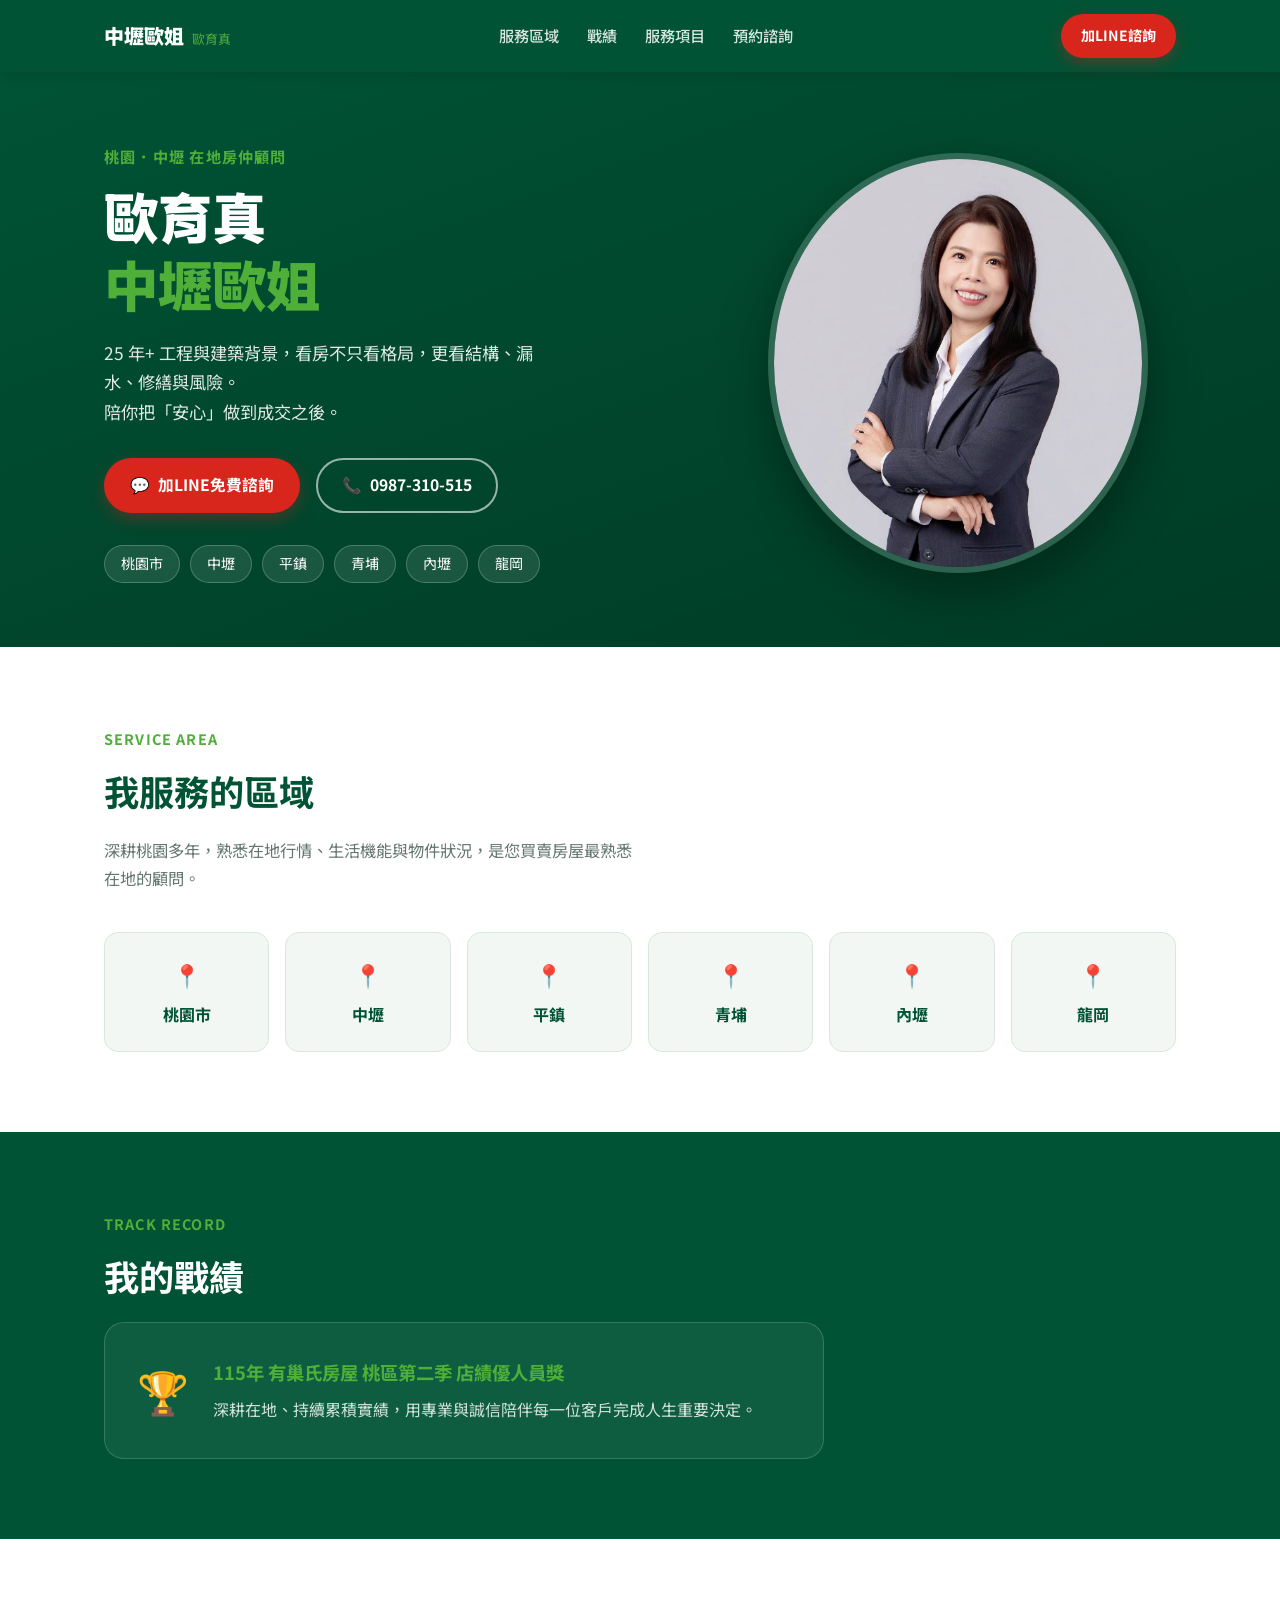
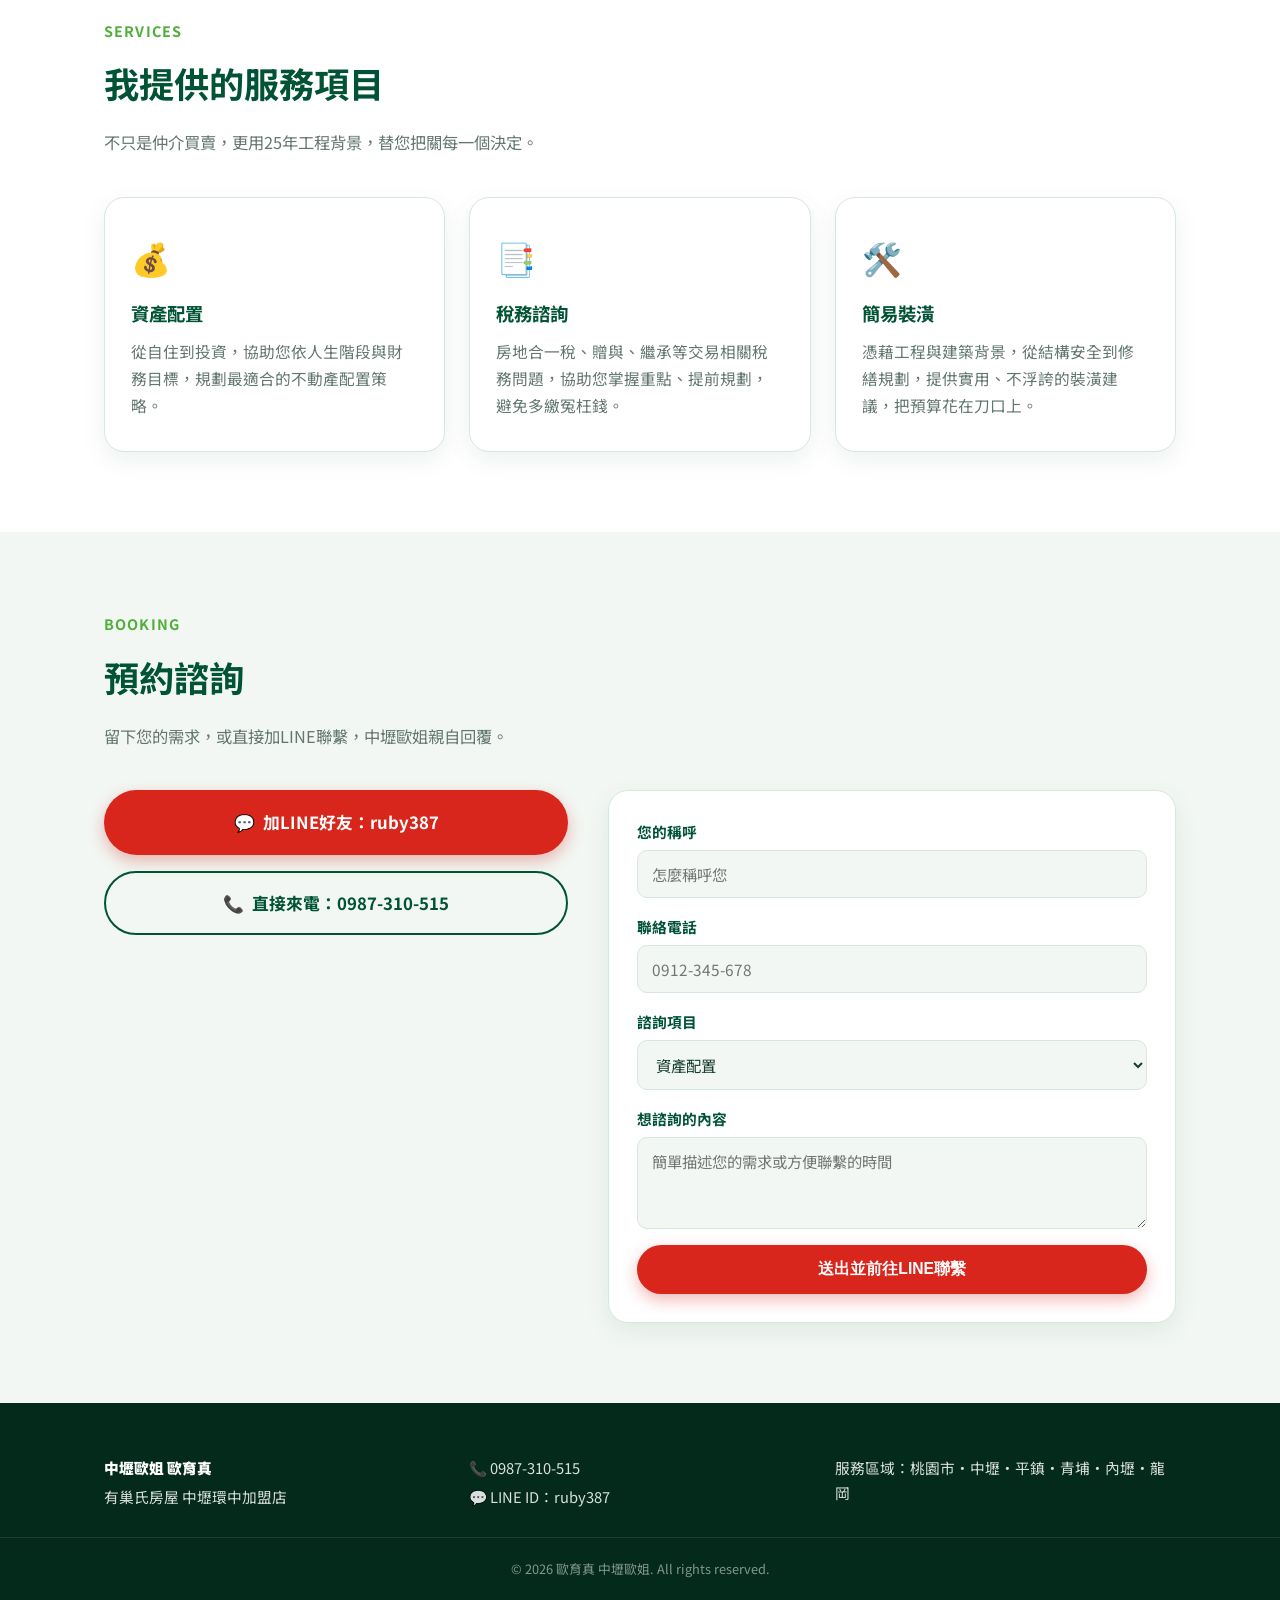
==== index.html @ d87f3581 "Initial commit: 中壢歐姐個人房仲網站 單頁式個人品牌網站，含形象照、服務區域、戰績、服務項目、LINE預約諮詢， 套用CIS配色與SEO結構化資料。  Co-Authored-By: " ====
<!DOCTYPE html>
<html lang="zh-Hant-TW">
<head>
<meta charset="UTF-8">
<meta name="viewport" content="width=device-width, initial-scale=1.0">
<title>中壢歐姐 歐育真｜桃園中壢房仲｜資產配置・稅務諮詢・簡易裝潢</title>
<meta name="description" content="歐育真（中壢歐姐），有巢氏房屋資深房仲，深耕桃園市、中壢、平鎮、青埔、內壢、龍岡。提供資產配置、稅務諮詢、簡易裝潢服務，25年+工程與建築背景，看屋更懂結構與風險。加LINE免費諮詢。">
<meta name="keywords" content="中壢歐姐,歐育真,桃園房仲,中壢房仲,平鎮房仲,青埔房仲,內壢房仲,龍岡房仲,資產配置,稅務諮詢,簡易裝潢,有巢氏房屋">
<meta name="author" content="歐育真">
<link rel="canonical" href="https://www.ouyuzhen-realty.tw/">

<!-- Open Graph -->
<meta property="og:type" content="profile">
<meta property="og:locale" content="zh_TW">
<meta property="og:site_name" content="中壢歐姐 歐育真">
<meta property="og:title" content="中壢歐姐 歐育真｜桃園中壢房仲｜資產配置・稅務諮詢・簡易裝潢">
<meta property="og:description" content="深耕桃園市、中壢、平鎮、青埔、內壢、龍岡。25年+工程與建築背景，資產配置、稅務諮詢、簡易裝潢，加LINE免費諮詢。">
<meta property="og:image" content="https://www.ouyuzhen-realty.tw/assets/img/profile-photo.jpg">
<meta property="og:url" content="https://www.ouyuzhen-realty.tw/">

<!-- Twitter -->
<meta name="twitter:card" content="summary_large_image">
<meta name="twitter:title" content="中壢歐姐 歐育真｜桃園中壢房仲">
<meta name="twitter:description" content="資產配置・稅務諮詢・簡易裝潢｜25年+工程與建築背景｜加LINE免費諮詢">
<meta name="twitter:image" content="https://www.ouyuzhen-realty.tw/assets/img/profile-photo.jpg">

<link rel="icon" href="assets/img/favicon.svg" type="image/svg+xml">
<link rel="preconnect" href="https://fonts.googleapis.com">
<link rel="preconnect" href="https://fonts.gstatic.com" crossorigin>
<link href="https://fonts.googleapis.com/css2?family=Noto+Sans+TC:wght@400;500;700;900&display=swap" rel="stylesheet">
<link rel="stylesheet" href="assets/css/style.css">

<script type="application/ld+json">
{
  "@context": "https://schema.org",
  "@type": "RealEstateAgent",
  "name": "歐育真",
  "alternateName": "中壢歐姐",
  "image": "https://www.ouyuzhen-realty.tw/assets/img/profile-photo.jpg",
  "url": "https://www.ouyuzhen-realty.tw/",
  "telephone": "+886-987-310-515",
  "areaServed": ["桃園市", "中壢區", "平鎮區", "青埔", "內壢", "龍岡"],
  "address": {
    "@type": "PostalAddress",
    "addressRegion": "桃園市",
    "addressCountry": "TW"
  },
  "sameAs": [
    "https://line.me/ti/p/~ruby387"
  ],
  "worksFor": {
    "@type": "Organization",
    "name": "有巢氏房屋 中壢環中加盟店"
  },
  "knowsAbout": ["資產配置", "稅務諮詢", "簡易裝潢", "不動產買賣"]
}
</script>
</head>
<body>

<a href="#main" class="skip-link">跳到主要內容</a>

<header class="site-header">
  <div class="container header-inner">
    <a href="#top" class="brand">中壢歐姐<span class="brand-sub">歐育真</span></a>
    <nav class="site-nav" aria-label="主要導覽">
      <a href="#service-area">服務區域</a>
      <a href="#achievements">戰績</a>
      <a href="#services">服務項目</a>
      <a href="#booking">預約諮詢</a>
    </nav>
    <a class="btn btn-accent btn-sm header-cta" href="https://line.me/ti/p/~ruby387" target="_blank" rel="noopener">加LINE諮詢</a>
  </div>
</header>

<main id="main">

  <!-- HERO -->
  <section class="hero" id="top">
    <div class="container hero-inner">
      <div class="hero-text">
        <p class="eyebrow">桃園．中壢 在地房仲顧問</p>
        <h1>歐育真<br><span class="accent-text">中壢歐姐</span></h1>
        <p class="hero-lede">25 年+ 工程與建築背景，看房不只看格局，更看結構、漏水、修繕與風險。<br>陪你把「安心」做到成交之後。</p>
        <div class="hero-cta">
          <a class="btn btn-accent" href="https://line.me/ti/p/~ruby387" target="_blank" rel="noopener">
            <span aria-hidden="true">💬</span> 加LINE免費諮詢
          </a>
          <a class="btn btn-outline-invert" href="tel:0987310515">
            <span aria-hidden="true">📞</span> 0987-310-515
          </a>
        </div>
        <ul class="hero-tags" aria-label="服務區域">
          <li>桃園市</li><li>中壢</li><li>平鎮</li><li>青埔</li><li>內壢</li><li>龍岡</li>
        </ul>
      </div>
      <div class="hero-photo">
        <img src="assets/img/profile-photo.jpg" alt="歐育真（中壢歐姐）形象照" width="420" height="420">
      </div>
    </div>
  </section>

  <!-- 服務區域 -->
  <section class="section" id="service-area">
    <div class="container">
      <p class="section-eyebrow">SERVICE AREA</p>
      <h2>我服務的區域</h2>
      <p class="section-lede">深耕桃園多年，熟悉在地行情、生活機能與物件狀況，是您買賣房屋最熟悉在地的顧問。</p>
      <div class="area-grid">
        <div class="area-card"><span class="area-icon">📍</span><span>桃園市</span></div>
        <div class="area-card"><span class="area-icon">📍</span><span>中壢</span></div>
        <div class="area-card"><span class="area-icon">📍</span><span>平鎮</span></div>
        <div class="area-card"><span class="area-icon">📍</span><span>青埔</span></div>
        <div class="area-card"><span class="area-icon">📍</span><span>內壢</span></div>
        <div class="area-card"><span class="area-icon">📍</span><span>龍岡</span></div>
      </div>
    </div>
  </section>

  <!-- 戰績 -->
  <section class="section section-dark" id="achievements">
    <div class="container">
      <p class="section-eyebrow section-eyebrow-invert">TRACK RECORD</p>
      <h2 class="invert">我的戰績</h2>
      <div class="award-card">
        <div class="award-badge" aria-hidden="true">🏆</div>
        <div>
          <p class="award-title">115年 有巢氏房屋 桃區第二季 店績優人員獎</p>
          <p class="award-desc">深耕在地、持續累積實績，用專業與誠信陪伴每一位客戶完成人生重要決定。</p>
        </div>
      </div>
    </div>
  </section>

  <!-- 服務項目 -->
  <section class="section" id="services">
    <div class="container">
      <p class="section-eyebrow">SERVICES</p>
      <h2>我提供的服務項目</h2>
      <p class="section-lede">不只是仲介買賣，更用25年工程背景，替您把關每一個決定。</p>
      <div class="service-grid">
        <article class="service-card">
          <div class="service-icon">💰</div>
          <h3>資產配置</h3>
          <p>從自住到投資，協助您依人生階段與財務目標，規劃最適合的不動產配置策略。</p>
        </article>
        <article class="service-card">
          <div class="service-icon">📑</div>
          <h3>稅務諮詢</h3>
          <p>房地合一稅、贈與、繼承等交易相關稅務問題，協助您掌握重點、提前規劃，避免多繳冤枉錢。</p>
        </article>
        <article class="service-card">
          <div class="service-icon">🛠️</div>
          <h3>簡易裝潢</h3>
          <p>憑藉工程與建築背景，從結構安全到修繕規劃，提供實用、不浮誇的裝潢建議，把預算花在刀口上。</p>
        </article>
      </div>
    </div>
  </section>

  <!-- 預約系統 -->
  <section class="section section-booking" id="booking">
    <div class="container">
      <p class="section-eyebrow">BOOKING</p>
      <h2>預約諮詢</h2>
      <p class="section-lede">留下您的需求，或直接加LINE聯繫，中壢歐姐親自回覆。</p>

      <div class="booking-grid">
        <div class="booking-direct">
          <a class="btn btn-accent btn-lg" href="https://line.me/ti/p/~ruby387" target="_blank" rel="noopener">
            <span aria-hidden="true">💬</span> 加LINE好友：ruby387
          </a>
          <a class="btn btn-outline btn-lg" href="tel:0987310515">
            <span aria-hidden="true">📞</span> 直接來電：0987-310-515
          </a>
        </div>

        <form class="booking-form" id="booking-form">
          <div class="form-row">
            <label for="name">您的稱呼</label>
            <input type="text" id="name" name="name" required placeholder="怎麼稱呼您">
          </div>
          <div class="form-row">
            <label for="phone">聯絡電話</label>
            <input type="tel" id="phone" name="phone" required placeholder="0912-345-678">
          </div>
          <div class="form-row">
            <label for="topic">諮詢項目</label>
            <select id="topic" name="topic">
              <option value="資產配置">資產配置</option>
              <option value="稅務諮詢">稅務諮詢</option>
              <option value="簡易裝潢">簡易裝潢</option>
              <option value="其他">其他</option>
            </select>
          </div>
          <div class="form-row">
            <label for="message">想諮詢的內容</label>
            <textarea id="message" name="message" rows="3" placeholder="簡單描述您的需求或方便聯繫的時間"></textarea>
          </div>
          <button type="submit" class="btn btn-accent btn-full">送出並前往LINE聯繫</button>
          <p class="form-hint" id="form-hint" hidden>已複製您的諮詢內容，請貼上傳送給中壢歐姐即可 👍</p>
        </form>
      </div>
    </div>
  </section>

</main>

<footer class="site-footer">
  <div class="container footer-inner">
    <div>
      <p class="footer-brand">中壢歐姐 歐育真</p>
      <p>有巢氏房屋 中壢環中加盟店</p>
    </div>
    <div>
      <p>📞 0987-310-515</p>
      <p>💬 LINE ID：ruby387</p>
    </div>
    <div>
      <p>服務區域：桃園市・中壢・平鎮・青埔・內壢・龍岡</p>
    </div>
  </div>
  <p class="footer-copy">&copy; 2026 歐育真 中壢歐姐. All rights reserved.</p>
</footer>

<script src="assets/js/main.js"></script>
</body>
</html>
---- assets/css/style.css ----
:root {
  --uch-primary: #005335;
  --uch-secondary: #4FAF38;
  --uch-accent: #D8261C;
  --uch-white: #FFFFFF;

  --uch-bg-soft: #F2F7F3;
  --uch-border: #D8E7DD;
  --uch-text: #173D30;
  --uch-text-muted: #64776F;

  --radius-lg: 20px;
  --radius-md: 14px;
  --radius-sm: 10px;
  --shadow-card: 0 8px 24px rgba(0, 83, 53, 0.08);
  --header-h: 72px;
}

* { box-sizing: border-box; }

html { scroll-behavior: smooth; scroll-padding-top: var(--header-h); }

body {
  margin: 0;
  font-family: "Noto Sans TC", "Microsoft JhengHei UI", sans-serif;
  color: var(--uch-text);
  background: var(--uch-white);
  line-height: 1.7;
  -webkit-font-smoothing: antialiased;
}

img { max-width: 100%; display: block; }

.container {
  width: 100%;
  max-width: 1120px;
  margin: 0 auto;
  padding: 0 24px;
}

.skip-link {
  position: absolute;
  left: -9999px;
  top: 0;
  background: var(--uch-white);
  color: var(--uch-primary);
  padding: 12px 20px;
  border-radius: var(--radius-sm);
  z-index: 200;
}
.skip-link:focus { left: 16px; top: 16px; }

/* Header */
.site-header {
  position: sticky;
  top: 0;
  z-index: 100;
  height: var(--header-h);
  background: var(--uch-primary);
  display: flex;
  align-items: center;
  box-shadow: 0 2px 12px rgba(0,0,0,0.12);
}
.header-inner {
  display: flex;
  align-items: center;
  justify-content: space-between;
  gap: 16px;
}
.brand {
  color: var(--uch-white);
  font-weight: 900;
  font-size: 1.25rem;
  text-decoration: none;
  display: flex;
  align-items: baseline;
  gap: 8px;
  white-space: nowrap;
}
.brand-sub {
  font-size: 0.8rem;
  font-weight: 400;
  color: var(--uch-secondary);
}
.site-nav {
  display: flex;
  gap: 28px;
  flex: 1;
  justify-content: center;
}
.site-nav a {
  color: rgba(255,255,255,0.85);
  text-decoration: none;
  font-size: 0.95rem;
  font-weight: 500;
  transition: color .2s;
}
.site-nav a:hover { color: var(--uch-secondary); }

/* Buttons */
.btn {
  display: inline-flex;
  align-items: center;
  justify-content: center;
  gap: 8px;
  padding: 12px 24px;
  border-radius: 999px;
  font-weight: 700;
  font-size: 0.98rem;
  text-decoration: none;
  border: 2px solid transparent;
  cursor: pointer;
  transition: transform .15s ease, box-shadow .15s ease, opacity .15s ease;
  white-space: nowrap;
}
.btn:hover { transform: translateY(-2px); }
.btn-sm { padding: 8px 18px; font-size: 0.88rem; }
.btn-lg { padding: 16px 32px; font-size: 1.05rem; }
.btn-full { width: 100%; }

.btn-accent {
  background: var(--uch-accent);
  color: var(--uch-white);
  box-shadow: 0 6px 16px rgba(216,38,28,0.32);
}
.btn-accent:hover { box-shadow: 0 10px 22px rgba(216,38,28,0.4); }

.btn-outline {
  background: transparent;
  color: var(--uch-primary);
  border-color: var(--uch-primary);
}
.btn-outline:hover { background: var(--uch-bg-soft); }

.btn-outline-invert {
  background: transparent;
  color: var(--uch-white);
  border-color: rgba(255,255,255,0.6);
}
.btn-outline-invert:hover { background: rgba(255,255,255,0.12); }

.header-cta { flex-shrink: 0; }

/* Hero */
.hero {
  background: linear-gradient(160deg, var(--uch-primary) 0%, #003b26 100%);
  color: var(--uch-white);
  padding: 72px 0 64px;
}
.hero-inner {
  display: grid;
  grid-template-columns: 1.15fr 0.85fr;
  gap: 48px;
  align-items: center;
}
.eyebrow {
  color: var(--uch-secondary);
  font-weight: 700;
  letter-spacing: 0.08em;
  margin: 0 0 12px;
  font-size: 0.95rem;
}
.hero h1 {
  font-size: clamp(2.2rem, 4.5vw, 3.4rem);
  line-height: 1.25;
  margin: 0 0 20px;
  font-weight: 900;
}
.accent-text { color: var(--uch-secondary); }
.hero-lede {
  font-size: 1.08rem;
  color: rgba(255,255,255,0.88);
  max-width: 46ch;
  margin: 0 0 32px;
}
.hero-cta {
  display: flex;
  gap: 16px;
  flex-wrap: wrap;
  margin-bottom: 32px;
}
.hero-tags {
  list-style: none;
  display: flex;
  flex-wrap: wrap;
  gap: 10px;
  padding: 0;
  margin: 0;
}
.hero-tags li {
  background: rgba(255,255,255,0.1);
  border: 1px solid rgba(255,255,255,0.22);
  padding: 6px 16px;
  border-radius: 999px;
  font-size: 0.88rem;
}
.hero-photo {
  justify-self: center;
}
.hero-photo img {
  width: 100%;
  max-width: 380px;
  aspect-ratio: 1 / 1;
  object-fit: cover;
  object-position: top center;
  border-radius: 50%;
  border: 6px solid rgba(255,255,255,0.18);
  box-shadow: 0 20px 50px rgba(0,0,0,0.35);
}

/* Sections */
.section { padding: 80px 0; }
.section-eyebrow {
  color: var(--uch-secondary);
  font-weight: 700;
  letter-spacing: 0.08em;
  font-size: 0.9rem;
  margin: 0 0 10px;
}
.section-eyebrow-invert { color: var(--uch-secondary); }
.section h2 {
  font-size: clamp(1.6rem, 3vw, 2.2rem);
  margin: 0 0 16px;
  color: var(--uch-primary);
}
.section h2.invert { color: var(--uch-white); }
.section-lede {
  color: var(--uch-text-muted);
  max-width: 60ch;
  margin: 0 0 40px;
  font-size: 1.02rem;
}

/* Service area */
.area-grid {
  display: grid;
  grid-template-columns: repeat(auto-fit, minmax(140px, 1fr));
  gap: 16px;
}
.area-card {
  background: var(--uch-bg-soft);
  border: 1px solid var(--uch-border);
  border-radius: var(--radius-md);
  padding: 22px 16px;
  text-align: center;
  font-weight: 700;
  color: var(--uch-primary);
  display: flex;
  flex-direction: column;
  align-items: center;
  gap: 8px;
  transition: transform .15s ease, box-shadow .15s ease;
}
.area-card:hover { transform: translateY(-4px); box-shadow: var(--shadow-card); }
.area-icon { font-size: 1.4rem; }

/* Achievements */
.section-dark {
  background: var(--uch-primary);
  color: var(--uch-white);
}
.award-card {
  background: rgba(255,255,255,0.06);
  border: 1px solid rgba(255,255,255,0.16);
  border-radius: var(--radius-lg);
  padding: 32px;
  display: flex;
  align-items: center;
  gap: 24px;
  max-width: 720px;
}
.award-badge {
  font-size: 2.6rem;
  flex-shrink: 0;
}
.award-title {
  font-size: 1.15rem;
  font-weight: 700;
  margin: 0 0 8px;
  color: var(--uch-secondary);
}
.award-desc {
  margin: 0;
  color: rgba(255,255,255,0.82);
}

/* Services */
.service-grid {
  display: grid;
  grid-template-columns: repeat(auto-fit, minmax(240px, 1fr));
  gap: 24px;
}
.service-card {
  background: var(--uch-white);
  border: 1px solid var(--uch-border);
  border-radius: var(--radius-lg);
  padding: 32px 26px;
  box-shadow: var(--shadow-card);
  transition: transform .15s ease;
}
.service-card:hover { transform: translateY(-4px); }
.service-icon {
  font-size: 2rem;
  margin-bottom: 14px;
}
.service-card h3 {
  color: var(--uch-primary);
  margin: 0 0 10px;
  font-size: 1.15rem;
}
.service-card p {
  color: var(--uch-text-muted);
  margin: 0;
  font-size: 0.98rem;
}

/* Booking */
.section-booking { background: var(--uch-bg-soft); }
.booking-grid {
  display: grid;
  grid-template-columns: 0.9fr 1.1fr;
  gap: 40px;
  align-items: start;
}
.booking-direct {
  display: flex;
  flex-direction: column;
  gap: 16px;
}
.booking-form {
  background: var(--uch-white);
  border: 1px solid var(--uch-border);
  border-radius: var(--radius-lg);
  padding: 28px;
  box-shadow: var(--shadow-card);
  display: flex;
  flex-direction: column;
  gap: 16px;
}
.form-row {
  display: flex;
  flex-direction: column;
  gap: 6px;
}
.form-row label {
  font-weight: 700;
  font-size: 0.92rem;
  color: var(--uch-primary);
}
.form-row input,
.form-row select,
.form-row textarea {
  border: 1px solid var(--uch-border);
  border-radius: var(--radius-sm);
  padding: 12px 14px;
  font-family: inherit;
  font-size: 0.96rem;
  color: var(--uch-text);
  background: var(--uch-bg-soft);
  resize: vertical;
}
.form-row input:focus,
.form-row select:focus,
.form-row textarea:focus {
  outline: 2px solid var(--uch-secondary);
  outline-offset: 1px;
}
.form-hint {
  margin: 0;
  color: var(--uch-secondary);
  font-weight: 700;
  font-size: 0.92rem;
}

/* Footer */
.site-footer {
  background: #042a1c;
  color: rgba(255,255,255,0.85);
  padding: 48px 0 24px;
}
.footer-inner {
  display: grid;
  grid-template-columns: repeat(auto-fit, minmax(200px, 1fr));
  gap: 24px;
  margin-bottom: 24px;
}
.footer-brand {
  color: var(--uch-white);
  font-weight: 900;
  font-size: 1.2rem;
  margin: 0 0 6px;
}
.footer-inner p { margin: 4px 0; font-size: 0.92rem; }
.footer-copy {
  text-align: center;
  font-size: 0.8rem;
  color: rgba(255,255,255,0.5);
  margin: 0;
  padding-top: 20px;
  border-top: 1px solid rgba(255,255,255,0.1);
}

/* Responsive */
@media (max-width: 860px) {
  .site-nav { display: none; }
  .hero-inner { grid-template-columns: 1fr; text-align: center; }
  .hero-lede { margin-left: auto; margin-right: auto; }
  .hero-cta, .hero-tags { justify-content: center; }
  .hero-photo { order: -1; }
  .hero-photo img { max-width: 260px; }
  .booking-grid { grid-template-columns: 1fr; }
  .award-card { flex-direction: column; text-align: center; }
}

@media (max-width: 480px) {
  .section { padding: 56px 0; }
  .btn-lg { width: 100%; }
}
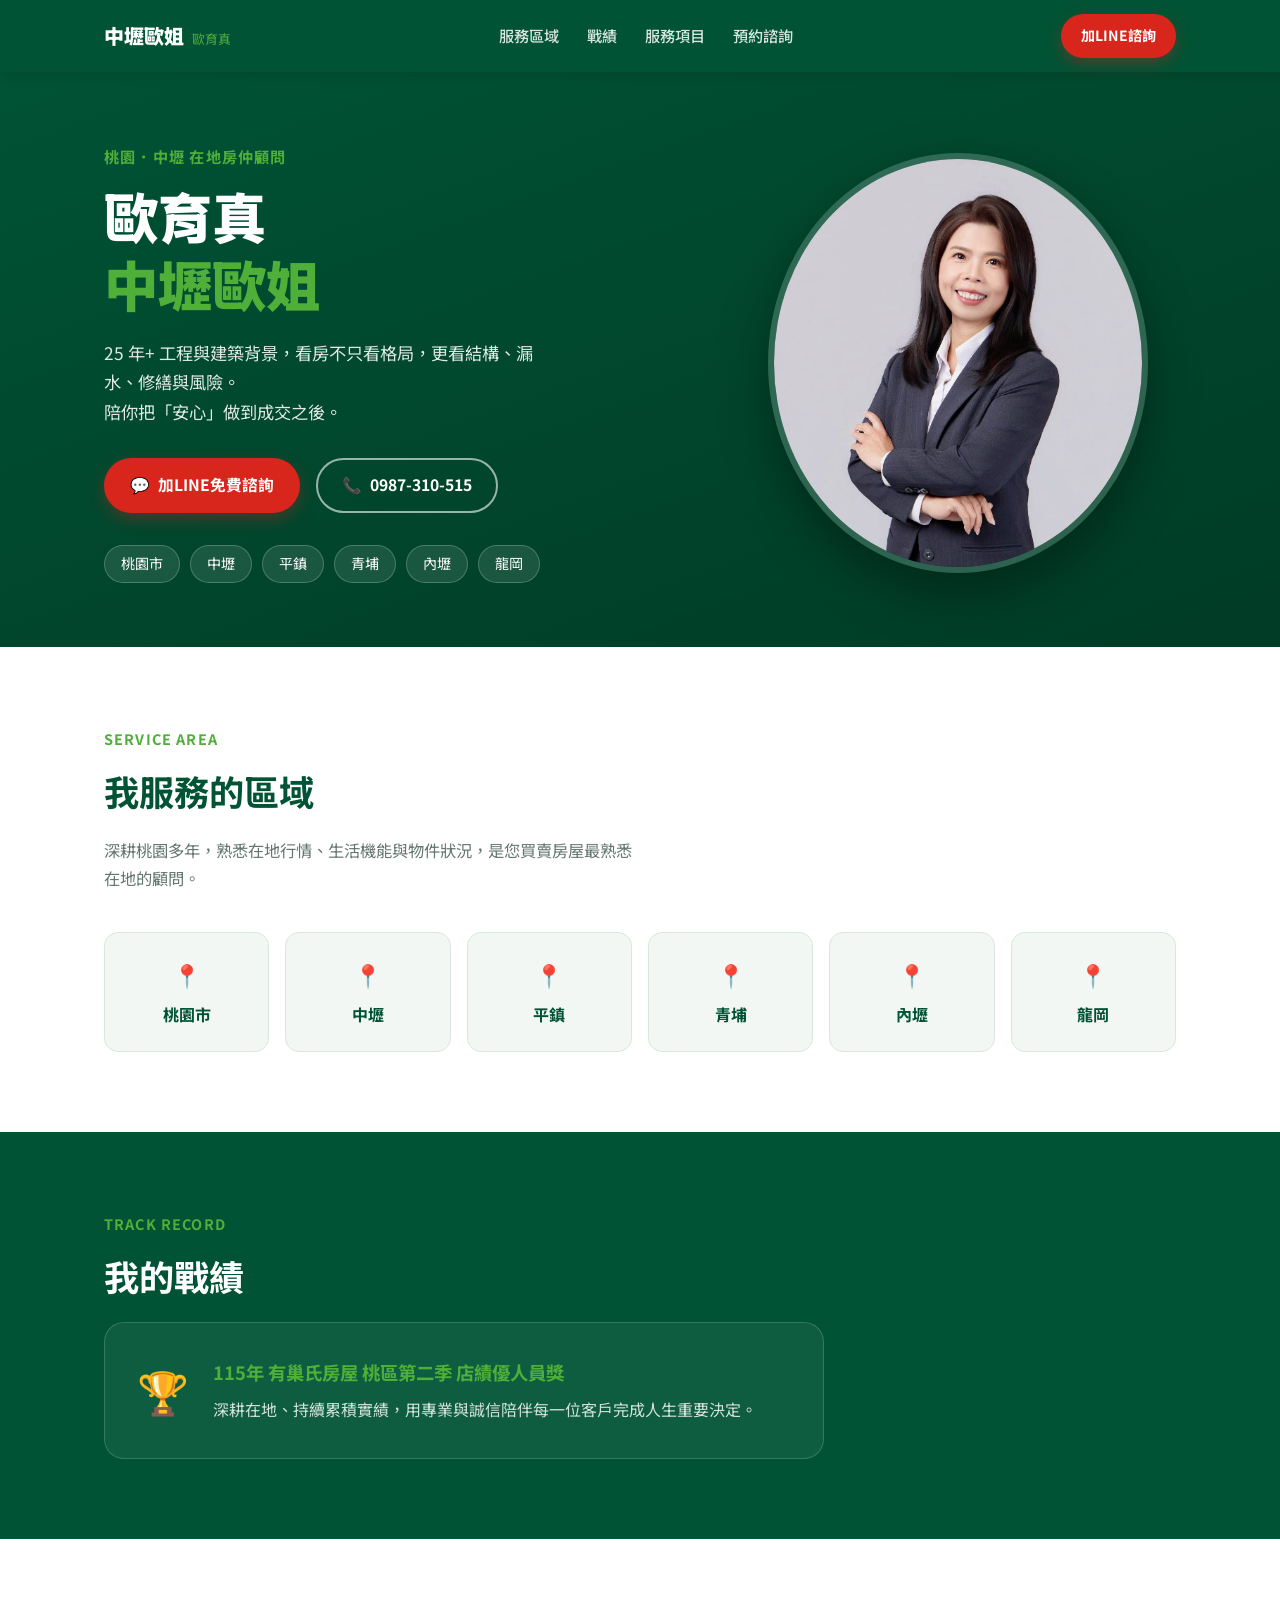
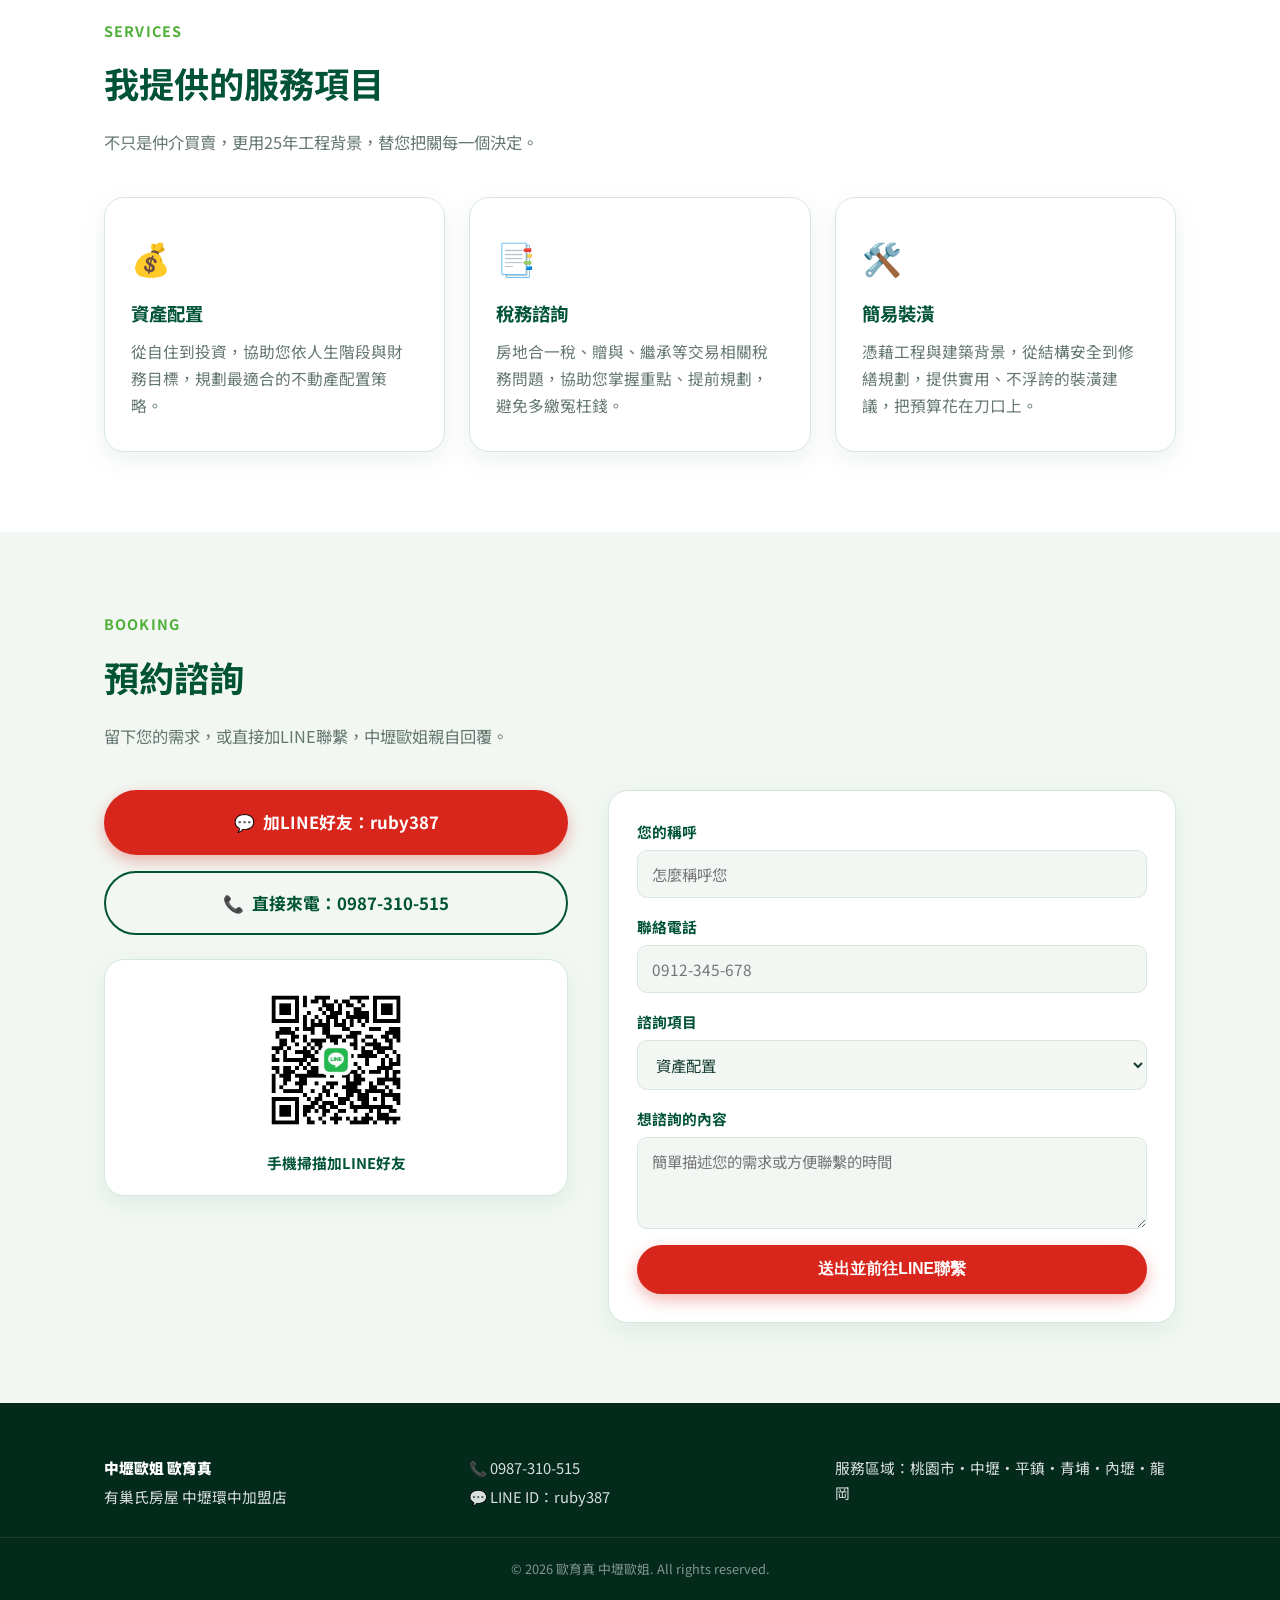
==== commit 9fb06d95: "新增LINE QRcode到預約諮詢區塊 方便手機瀏覽的訪客直接掃碼加LINE好友。  Co-Authored-By: Claude Sonnet 5 <noreply@anthropic.com>" ====
--- a/index.html
+++ b/index.html
@@ -173,6 +173,10 @@
           <a class="btn btn-outline btn-lg" href="tel:0987310515">
             <span aria-hidden="true">📞</span> 直接來電：0987-310-515
           </a>
+          <div class="qr-card">
+            <img src="assets/img/line-qr.jpg" alt="加LINE好友 QRcode：ruby387" width="180" height="180">
+            <p>手機掃描加LINE好友</p>
+          </div>
         </div>
 
         <form class="booking-form" id="booking-form">
--- a/assets/css/style.css
+++ b/assets/css/style.css
@@ -326,6 +326,30 @@
   display: flex;
   flex-direction: column;
   gap: 16px;
+}
+.qr-card {
+  background: var(--uch-white);
+  border: 1px solid var(--uch-border);
+  border-radius: var(--radius-lg);
+  box-shadow: var(--shadow-card);
+  padding: 20px;
+  text-align: center;
+  display: flex;
+  flex-direction: column;
+  align-items: center;
+  gap: 10px;
+  margin-top: 8px;
+}
+.qr-card img {
+  width: 160px;
+  height: 160px;
+  border-radius: var(--radius-sm);
+}
+.qr-card p {
+  margin: 0;
+  color: var(--uch-primary);
+  font-weight: 700;
+  font-size: 0.92rem;
 }
 .booking-form {
   background: var(--uch-white);
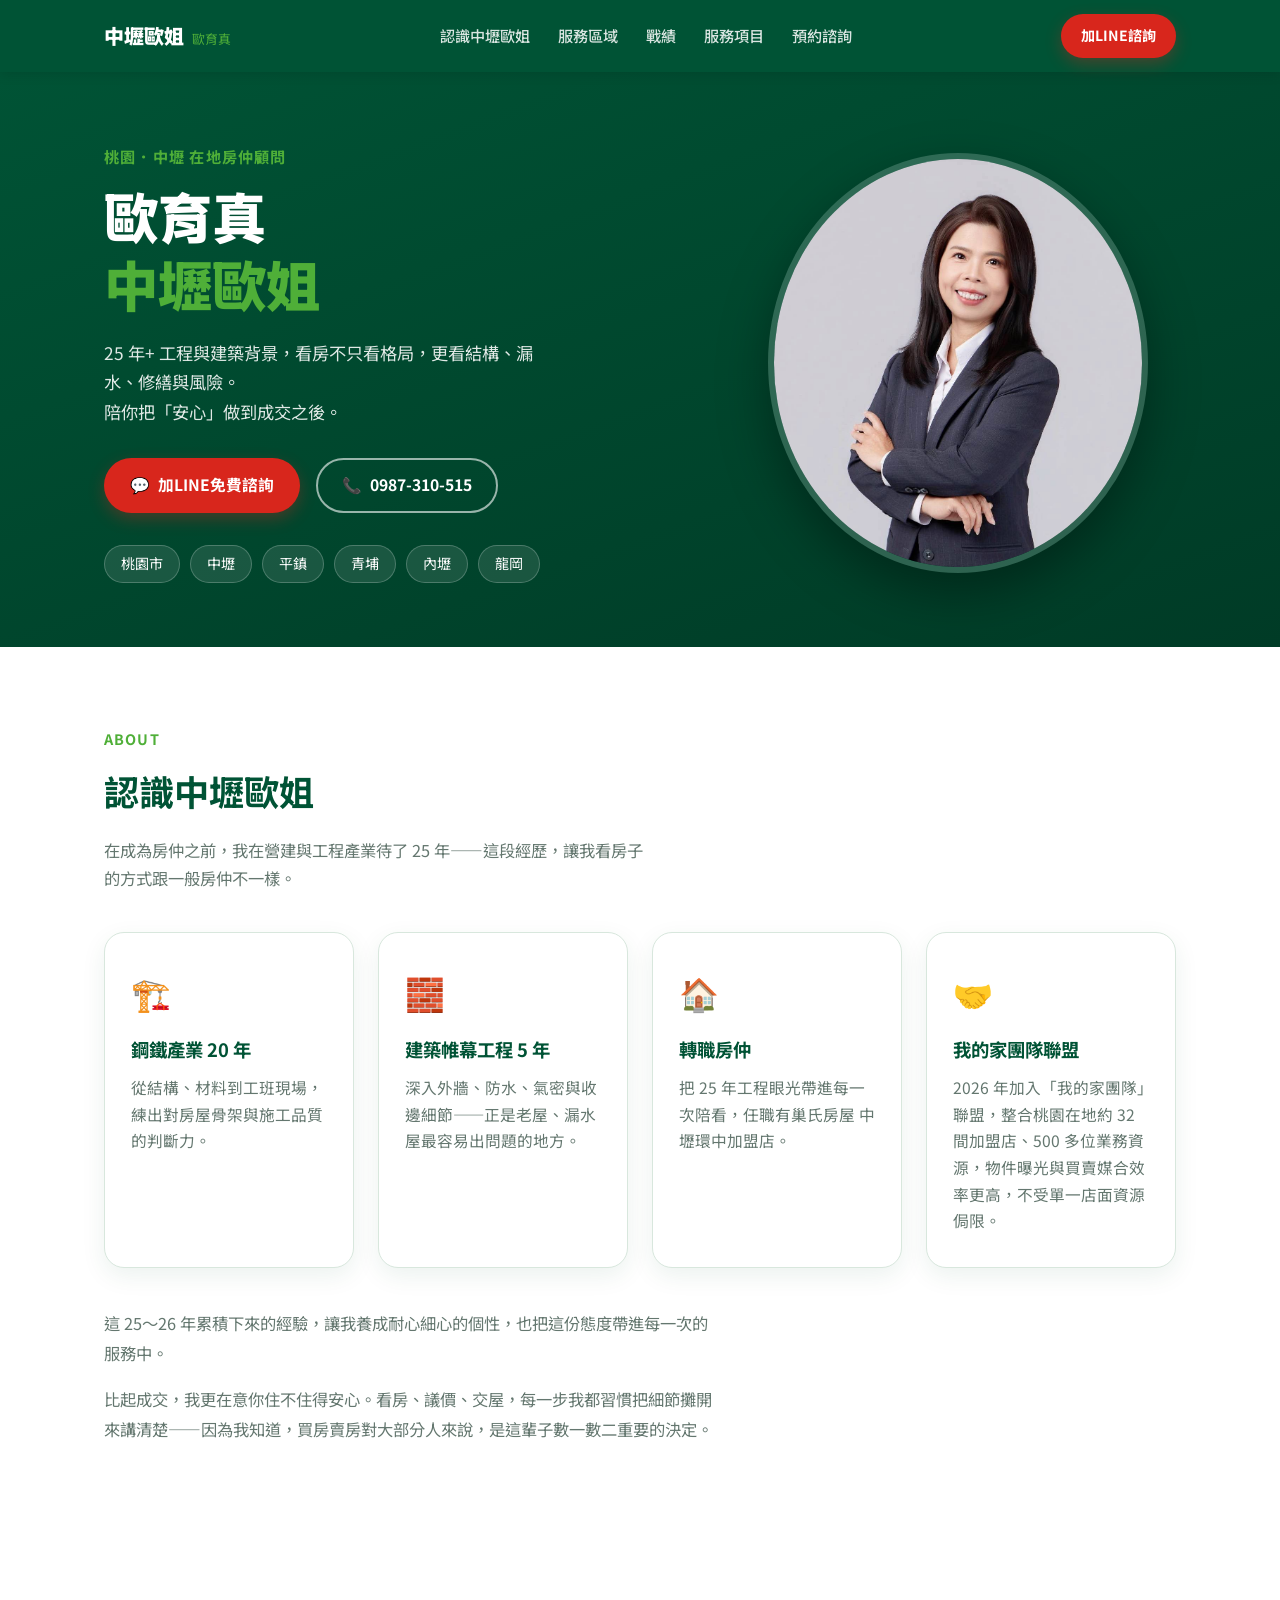
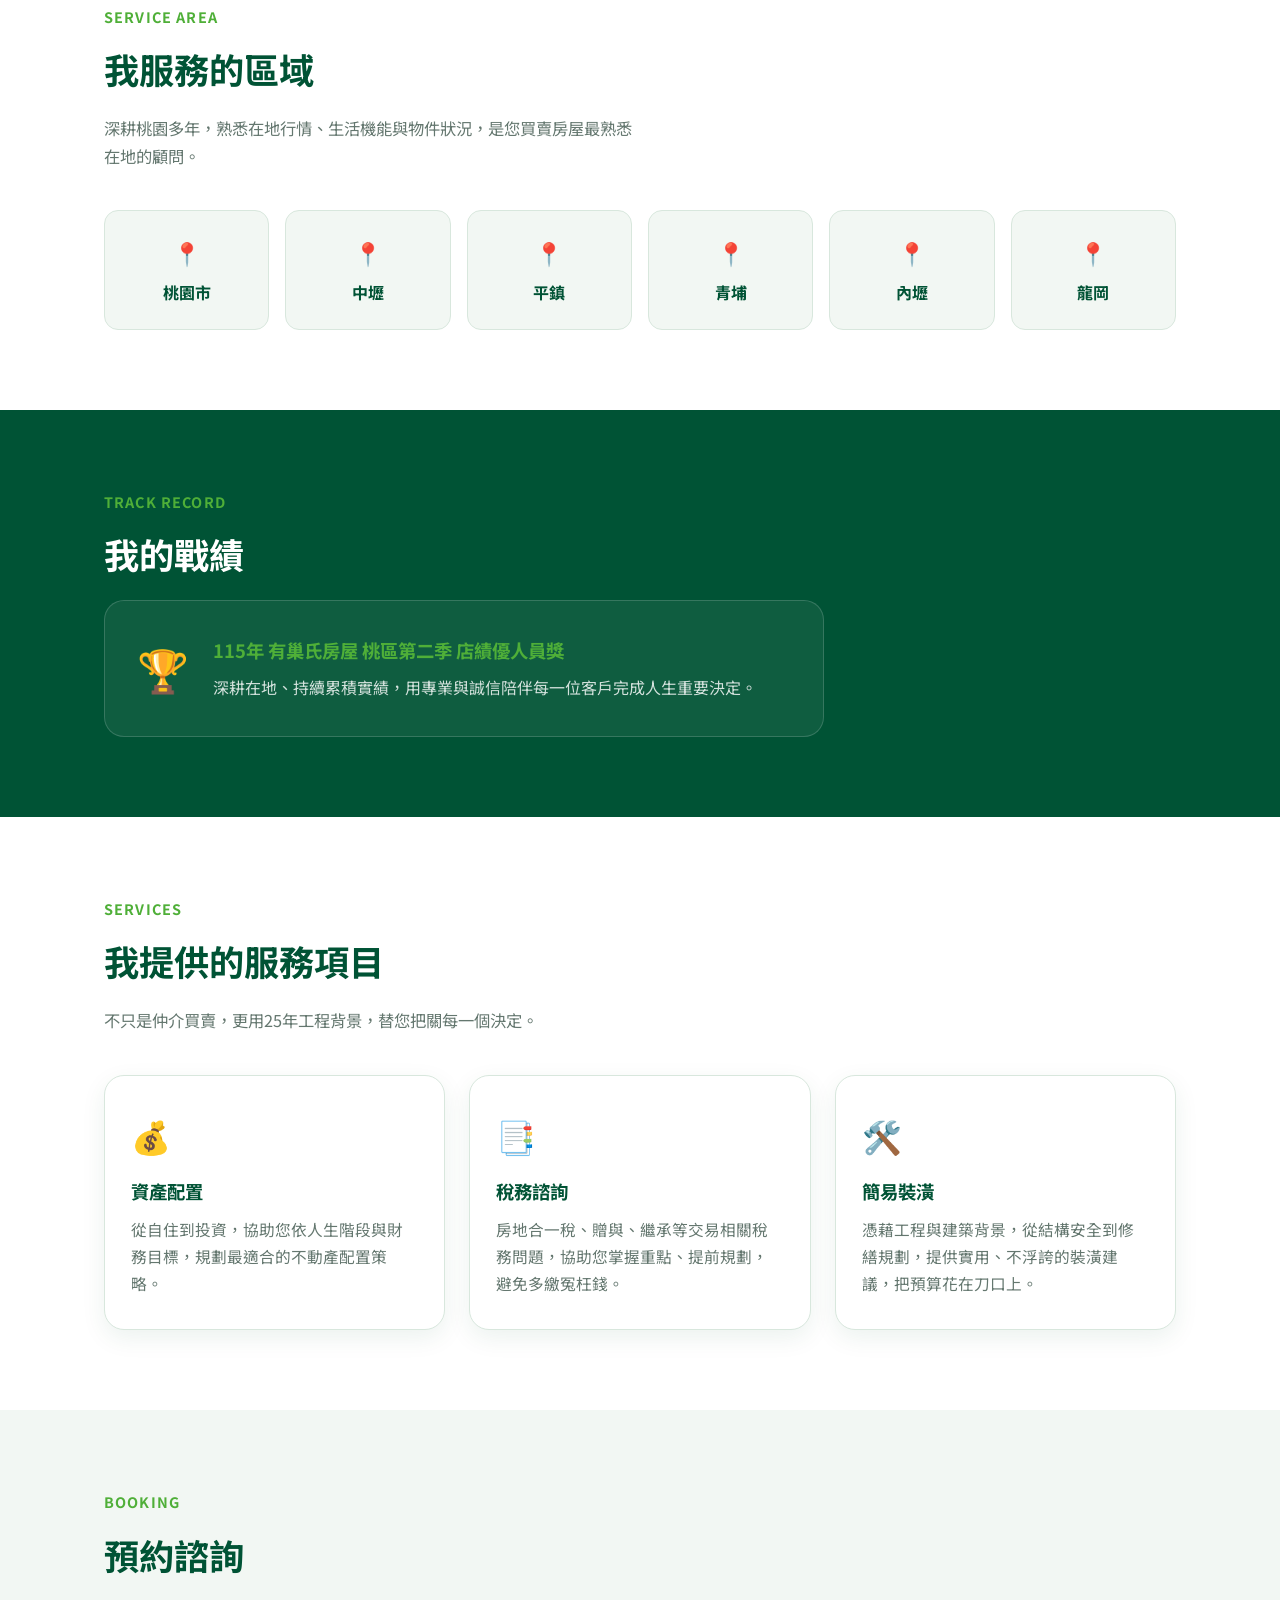
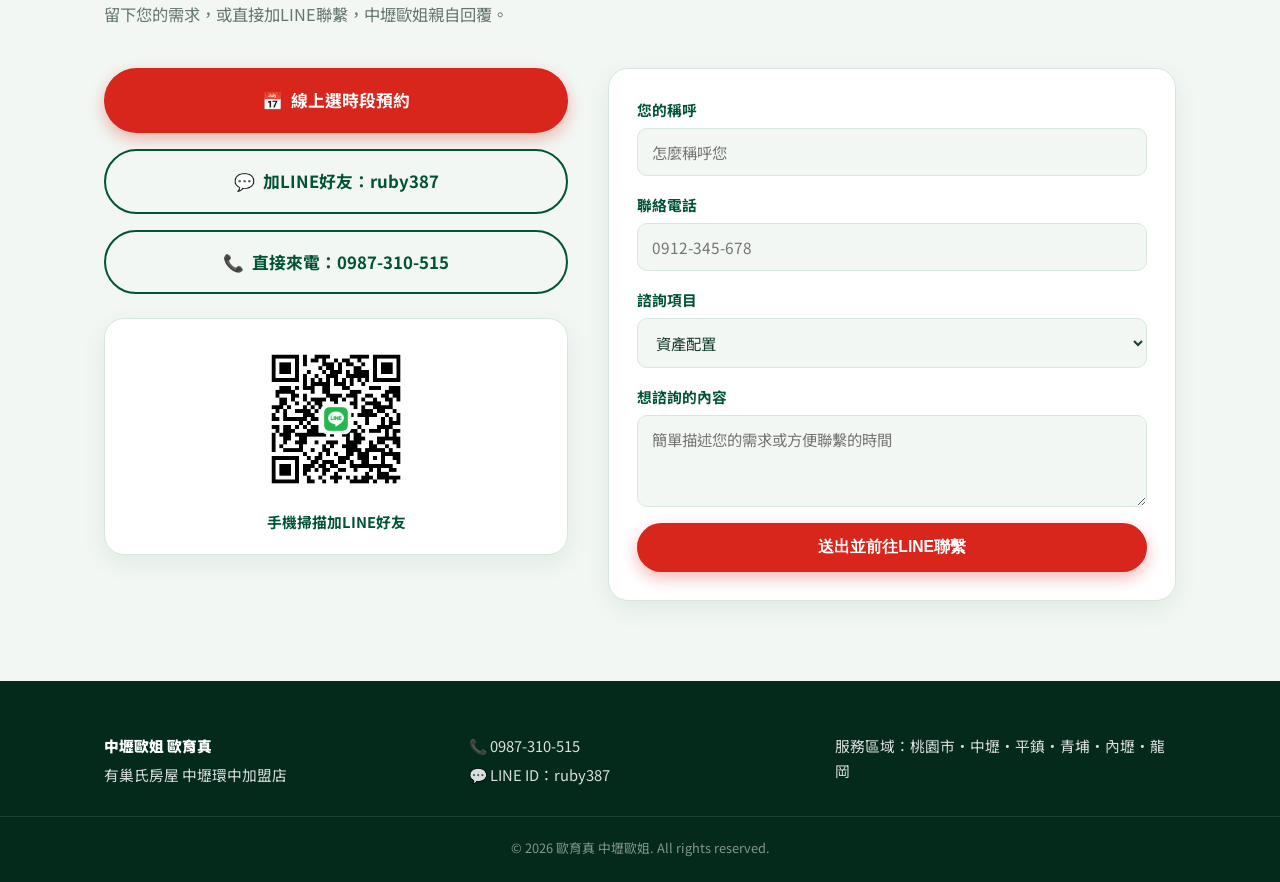
==== commit d4388f2a: "新增認識中壢歐姐區塊、我的家團隊聯盟卡片、線上預約連結 - 新增「認識中壢歐姐」專業背景區塊（工程資歷、我的家團隊聯盟） - 預約區塊加上線上選時段預約連結 - 調整關於我文案語氣，務實不誇大  Co" ====
--- a/index.html
+++ b/index.html
@@ -64,6 +64,7 @@
   <div class="container header-inner">
     <a href="#top" class="brand">中壢歐姐<span class="brand-sub">歐育真</span></a>
     <nav class="site-nav" aria-label="主要導覽">
+      <a href="#about">認識中壢歐姐</a>
       <a href="#service-area">服務區域</a>
       <a href="#achievements">戰績</a>
       <a href="#services">服務項目</a>
@@ -100,6 +101,43 @@
     </div>
   </section>
 
+  <!-- 認識中壢歐姐 -->
+  <section class="section" id="about">
+    <div class="container">
+      <p class="section-eyebrow">ABOUT</p>
+      <h2>認識中壢歐姐</h2>
+      <p class="section-lede">在成為房仲之前，我在營建與工程產業待了 25 年——這段經歷，讓我看房子的方式跟一般房仲不一樣。</p>
+
+      <div class="service-grid about-grid">
+        <article class="service-card">
+          <div class="service-icon">🏗️</div>
+          <h3>鋼鐵產業 20 年</h3>
+          <p>從結構、材料到工班現場，練出對房屋骨架與施工品質的判斷力。</p>
+        </article>
+        <article class="service-card">
+          <div class="service-icon">🧱</div>
+          <h3>建築帷幕工程 5 年</h3>
+          <p>深入外牆、防水、氣密與收邊細節——正是老屋、漏水屋最容易出問題的地方。</p>
+        </article>
+        <article class="service-card">
+          <div class="service-icon">🏠</div>
+          <h3>轉職房仲</h3>
+          <p>把 25 年工程眼光帶進每一次陪看，任職有巢氏房屋 中壢環中加盟店。</p>
+        </article>
+        <article class="service-card">
+          <div class="service-icon">🤝</div>
+          <h3>我的家團隊聯盟</h3>
+          <p>2026 年加入「我的家團隊」聯盟，整合桃園在地約 32 間加盟店、500 多位業務資源，物件曝光與買賣媒合效率更高，不受單一店面資源侷限。</p>
+        </article>
+      </div>
+
+      <div class="about-story">
+        <p>這 25～26 年累積下來的經驗，讓我養成耐心細心的個性，也把這份態度帶進每一次的服務中。</p>
+        <p>比起成交，我更在意你住不住得安心。看房、議價、交屋，每一步我都習慣把細節攤開來講清楚——因為我知道，買房賣房對大部分人來說，是這輩子數一數二重要的決定。</p>
+      </div>
+    </div>
+  </section>
+
   <!-- 服務區域 -->
   <section class="section" id="service-area">
     <div class="container">
@@ -167,7 +205,10 @@
 
       <div class="booking-grid">
         <div class="booking-direct">
-          <a class="btn btn-accent btn-lg" href="https://line.me/ti/p/~ruby387" target="_blank" rel="noopener">
+          <a class="btn btn-accent btn-lg" href="https://realtor-ai-booking.vercel.app/booking" target="_blank" rel="noopener">
+            <span aria-hidden="true">📅</span> 線上選時段預約
+          </a>
+          <a class="btn btn-outline btn-lg" href="https://line.me/ti/p/~ruby387" target="_blank" rel="noopener">
             <span aria-hidden="true">💬</span> 加LINE好友：ruby387
           </a>
           <a class="btn btn-outline btn-lg" href="tel:0987310515">
--- a/assets/css/style.css
+++ b/assets/css/style.css
@@ -313,6 +313,17 @@
   margin: 0;
   font-size: 0.98rem;
 }
+
+/* About */
+.about-grid { margin-bottom: 40px; }
+.about-story p {
+  color: var(--uch-text-muted);
+  max-width: 68ch;
+  margin: 0 0 16px;
+  font-size: 1.02rem;
+  line-height: 1.85;
+}
+.about-story p:last-child { margin-bottom: 0; }
 
 /* Booking */
 .section-booking { background: var(--uch-bg-soft); }
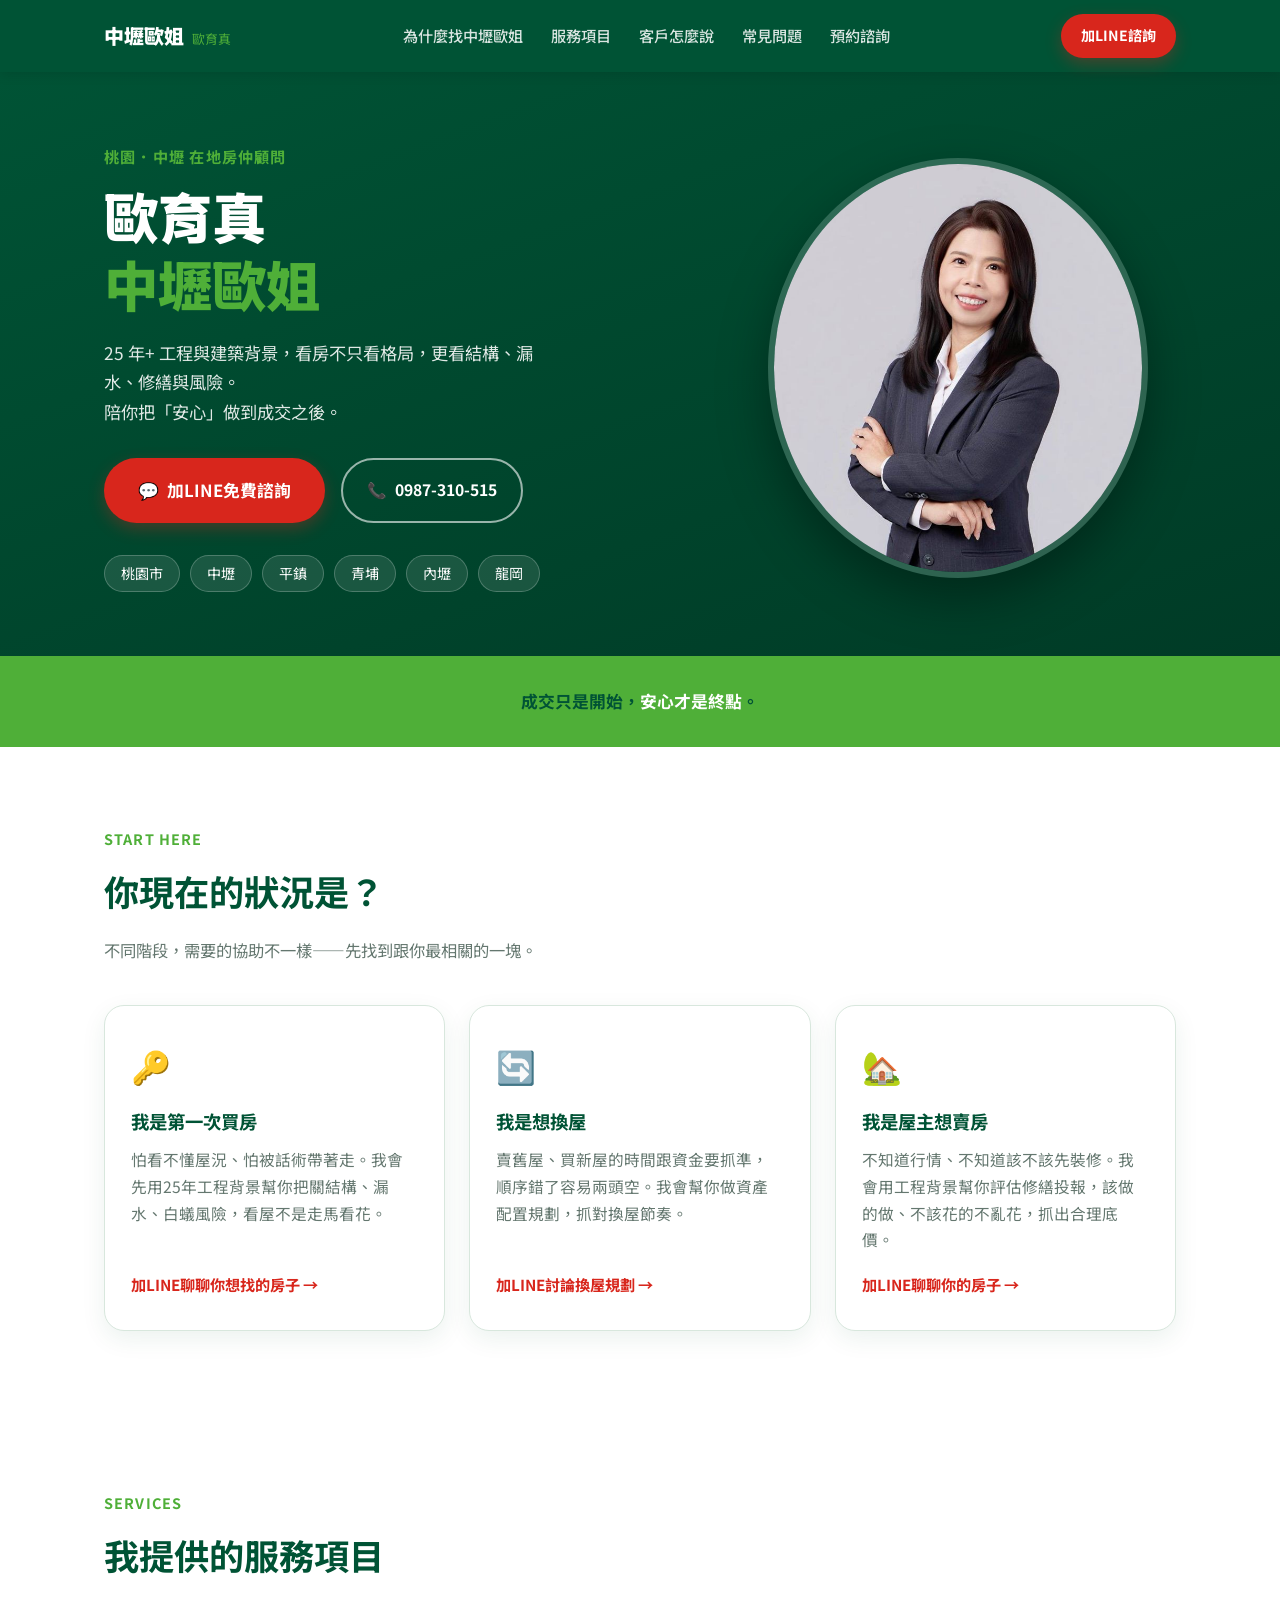
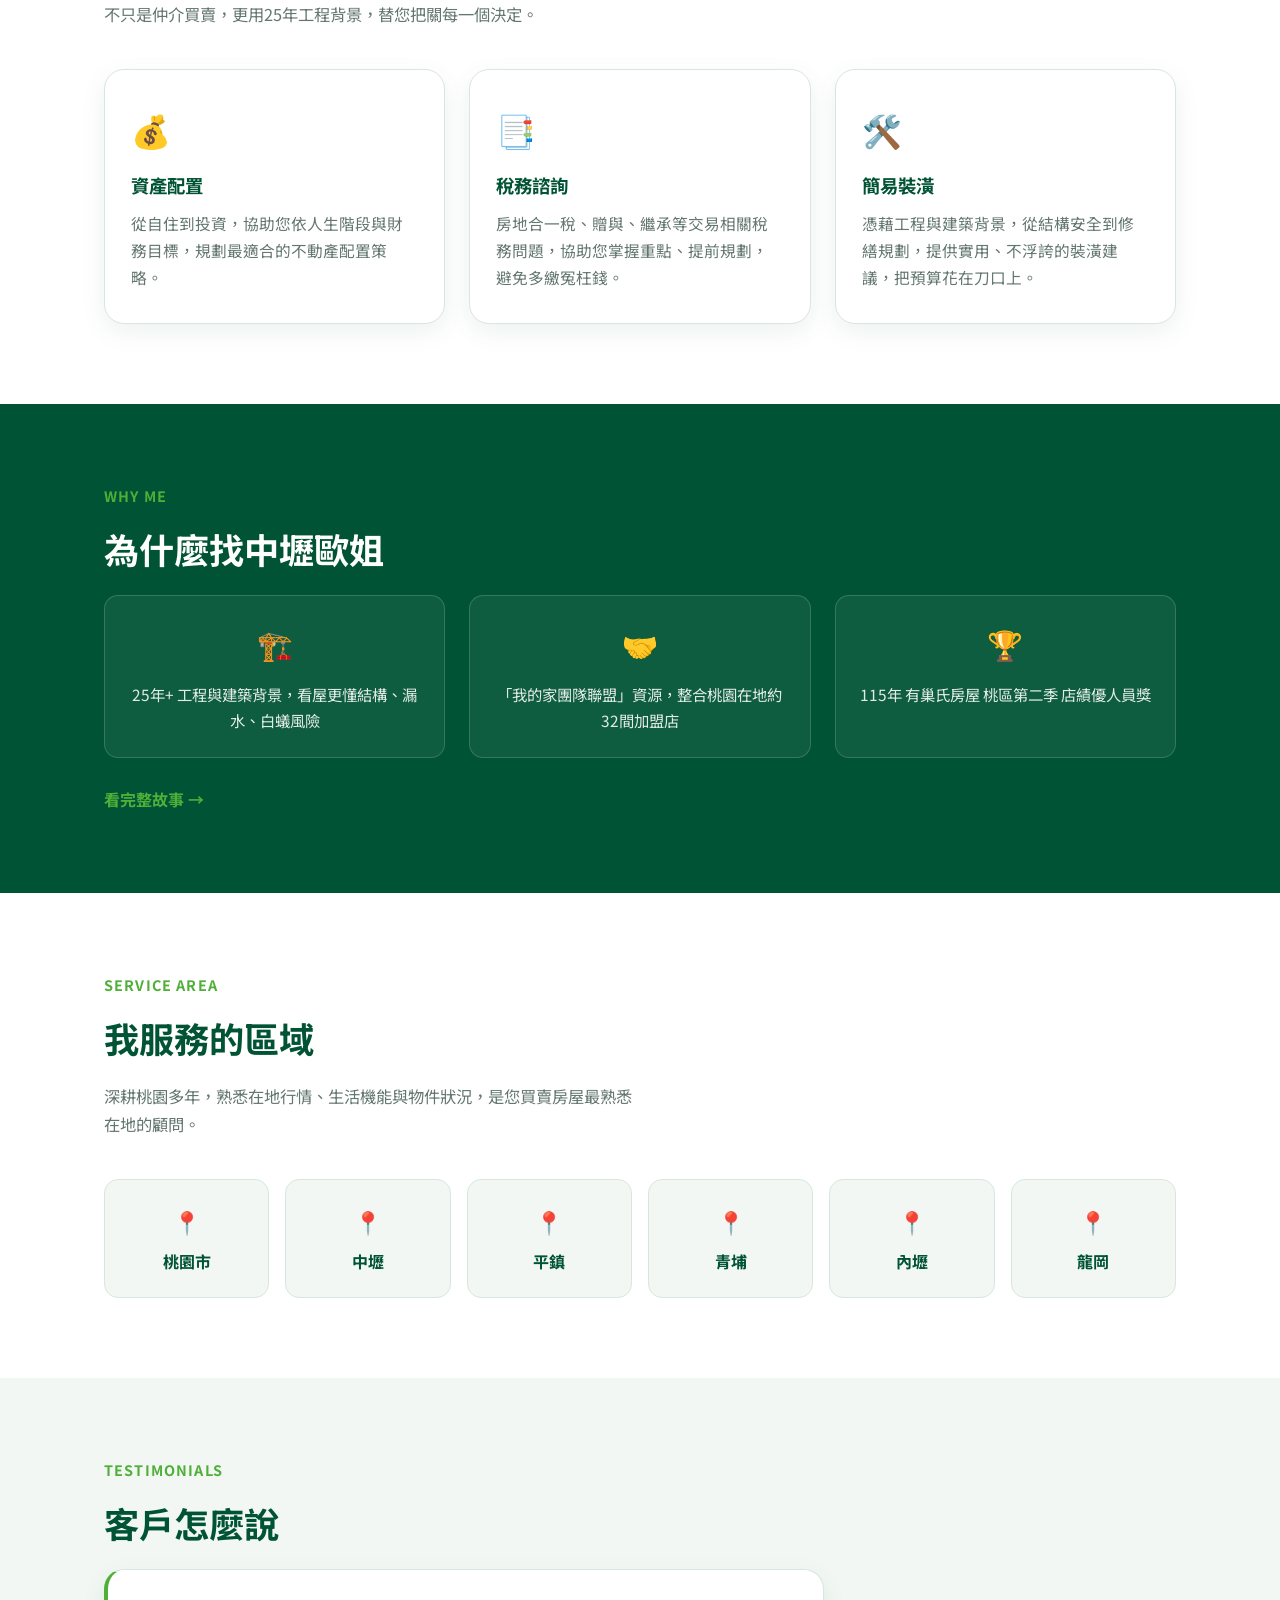
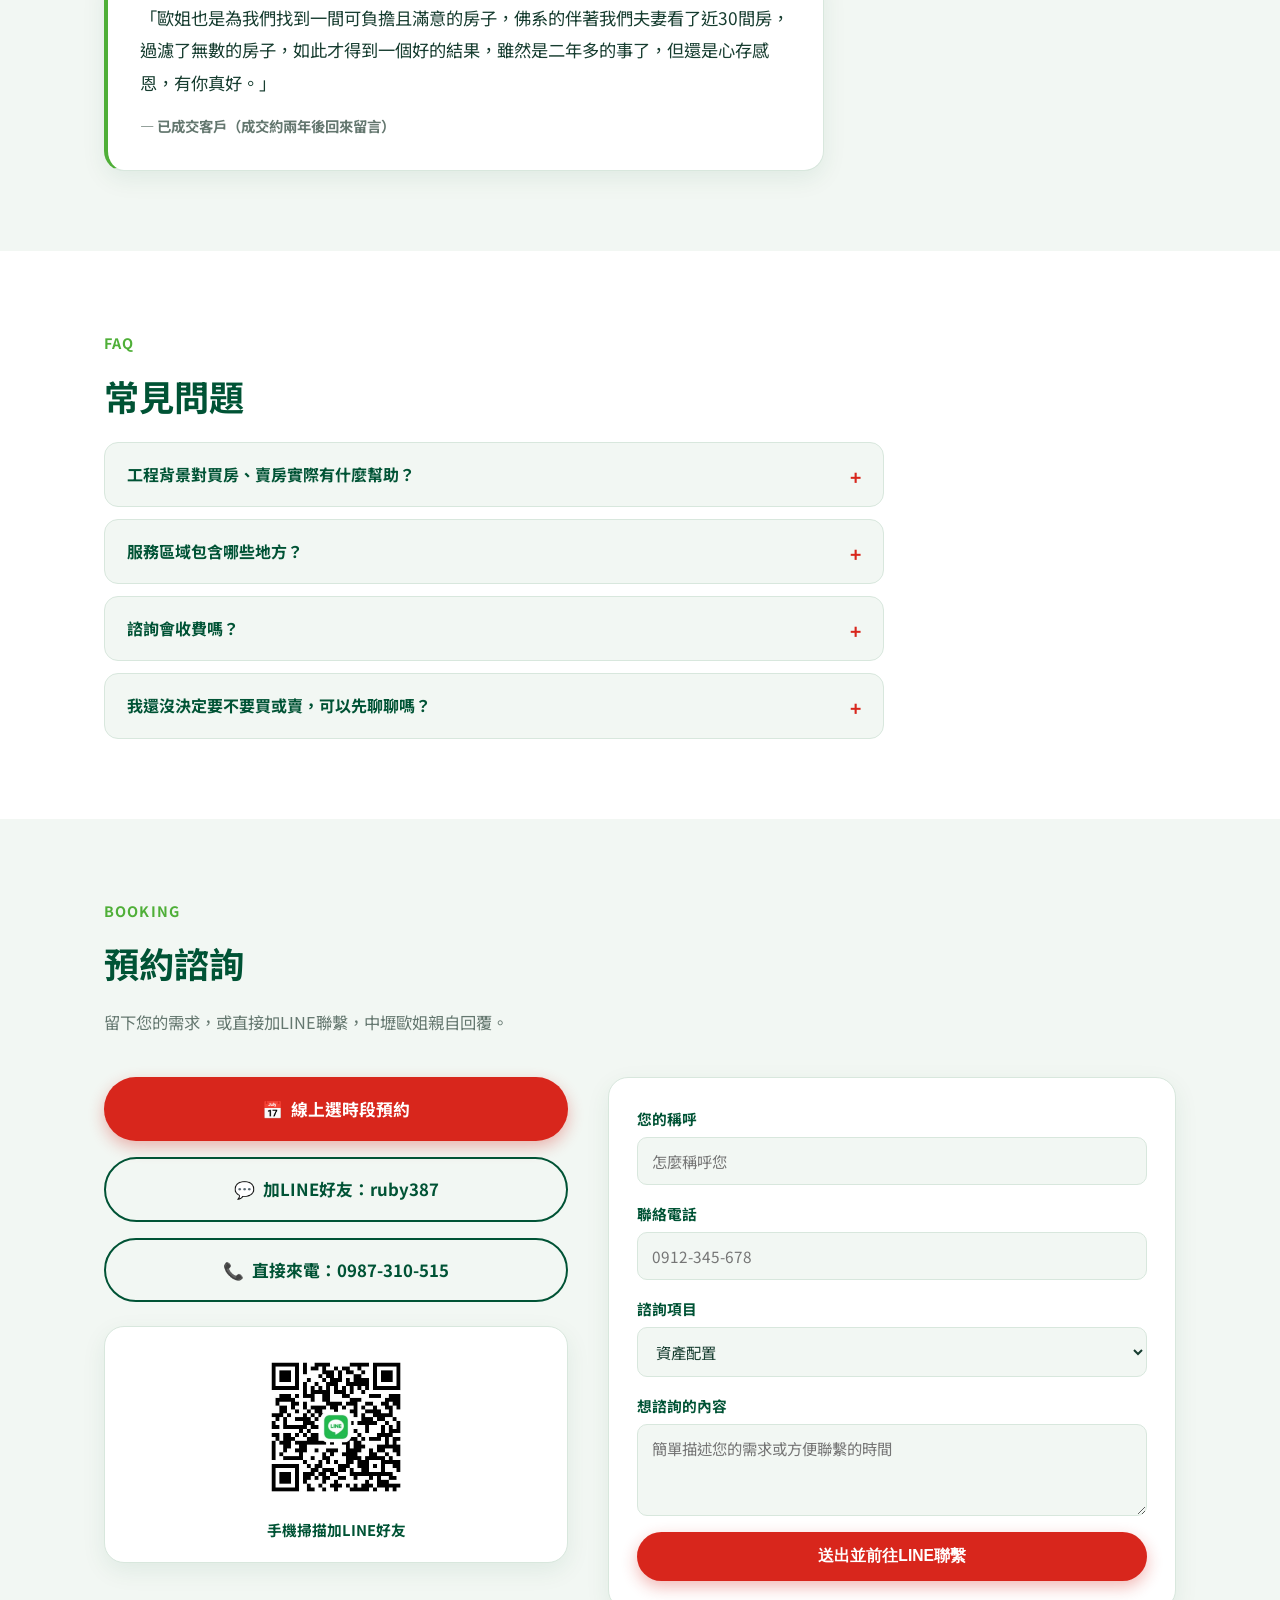
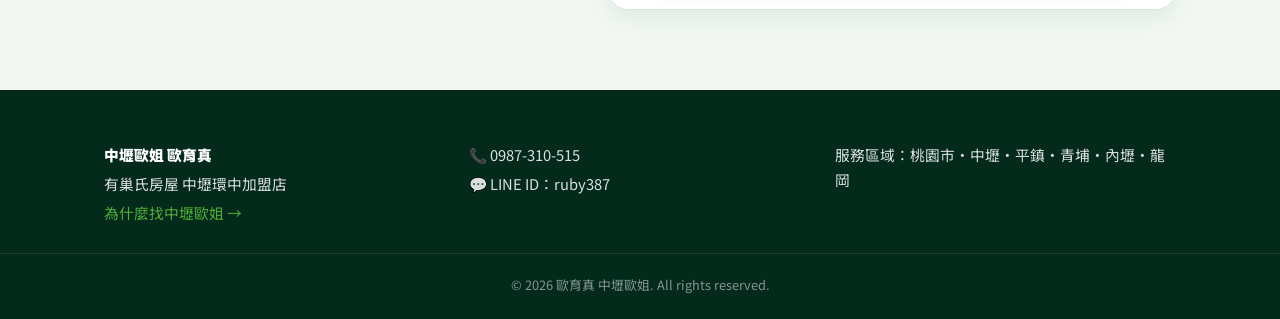
==== commit dbd77b2e: "V1改版：修正SEO關鍵bug、加手機導覽、首頁重新設計、新增為什麼找中壢歐姐頁 - 修正canonical/OG/schema網址（原本指向不存在的假網域） - 圖片壓縮優化（1045x1567原圖" ====
--- a/index.html
+++ b/index.html
@@ -7,7 +7,7 @@
 <meta name="description" content="歐育真（中壢歐姐），有巢氏房屋資深房仲，深耕桃園市、中壢、平鎮、青埔、內壢、龍岡。提供資產配置、稅務諮詢、簡易裝潢服務，25年+工程與建築背景，看屋更懂結構與風險。加LINE免費諮詢。">
 <meta name="keywords" content="中壢歐姐,歐育真,桃園房仲,中壢房仲,平鎮房仲,青埔房仲,內壢房仲,龍岡房仲,資產配置,稅務諮詢,簡易裝潢,有巢氏房屋">
 <meta name="author" content="歐育真">
-<link rel="canonical" href="https://www.ouyuzhen-realty.tw/">
+<link rel="canonical" href="https://sataco0515.github.io/ouyuzhen-realty/">
 
 <!-- Open Graph -->
 <meta property="og:type" content="profile">
@@ -15,14 +15,14 @@
 <meta property="og:site_name" content="中壢歐姐 歐育真">
 <meta property="og:title" content="中壢歐姐 歐育真｜桃園中壢房仲｜資產配置・稅務諮詢・簡易裝潢">
 <meta property="og:description" content="深耕桃園市、中壢、平鎮、青埔、內壢、龍岡。25年+工程與建築背景，資產配置、稅務諮詢、簡易裝潢，加LINE免費諮詢。">
-<meta property="og:image" content="https://www.ouyuzhen-realty.tw/assets/img/profile-photo.jpg">
-<meta property="og:url" content="https://www.ouyuzhen-realty.tw/">
+<meta property="og:image" content="https://sataco0515.github.io/ouyuzhen-realty/assets/img/profile-photo-web.jpg">
+<meta property="og:url" content="https://sataco0515.github.io/ouyuzhen-realty/">
 
 <!-- Twitter -->
 <meta name="twitter:card" content="summary_large_image">
 <meta name="twitter:title" content="中壢歐姐 歐育真｜桃園中壢房仲">
 <meta name="twitter:description" content="資產配置・稅務諮詢・簡易裝潢｜25年+工程與建築背景｜加LINE免費諮詢">
-<meta name="twitter:image" content="https://www.ouyuzhen-realty.tw/assets/img/profile-photo.jpg">
+<meta name="twitter:image" content="https://sataco0515.github.io/ouyuzhen-realty/assets/img/profile-photo-web.jpg">
 
 <link rel="icon" href="assets/img/favicon.svg" type="image/svg+xml">
 <link rel="preconnect" href="https://fonts.googleapis.com">
@@ -36,8 +36,8 @@
   "@type": "RealEstateAgent",
   "name": "歐育真",
   "alternateName": "中壢歐姐",
-  "image": "https://www.ouyuzhen-realty.tw/assets/img/profile-photo.jpg",
-  "url": "https://www.ouyuzhen-realty.tw/",
+  "image": "https://sataco0515.github.io/ouyuzhen-realty/assets/img/profile-photo-web.jpg",
+  "url": "https://sataco0515.github.io/ouyuzhen-realty/",
   "telephone": "+886-987-310-515",
   "areaServed": ["桃園市", "中壢區", "平鎮區", "青埔", "內壢", "龍岡"],
   "address": {
@@ -55,6 +55,34 @@
   "knowsAbout": ["資產配置", "稅務諮詢", "簡易裝潢", "不動產買賣"]
 }
 </script>
+<script type="application/ld+json">
+{
+  "@context": "https://schema.org",
+  "@type": "FAQPage",
+  "mainEntity": [
+    {
+      "@type": "Question",
+      "name": "工程背景對買房、賣房實際有什麼幫助？",
+      "acceptedAnswer": { "@type": "Answer", "text": "進入房仲業前，我有25年鋼鐵產業與建築帷幕工程經驗。看屋時我會特別留意結構安全、滲漏水痕跡、外牆窗框收邊與修繕成本是否合理，這些是一般房仲較少具備的判斷能力。" }
+    },
+    {
+      "@type": "Question",
+      "name": "服務區域包含哪些地方？",
+      "acceptedAnswer": { "@type": "Answer", "text": "主要服務桃園市、中壢、平鎮、青埔、內壢、龍岡等區域。" }
+    },
+    {
+      "@type": "Question",
+      "name": "諮詢會收費嗎？",
+      "acceptedAnswer": { "@type": "Answer", "text": "加LINE的初步諮詢完全免費，可以先聊聊你的需求，後續若有委託服務會事先清楚說明，不會有隱藏收費。" }
+    },
+    {
+      "@type": "Question",
+      "name": "我還沒決定要不要買或賣，可以先聊聊嗎？",
+      "acceptedAnswer": { "@type": "Answer", "text": "可以。很多人一開始只是想先了解行情或估價，不用馬上做決定，歡迎先加LINE聊聊現況。" }
+    }
+  ]
+}
+</script>
 </head>
 <body>
 
@@ -63,14 +91,19 @@
 <header class="site-header">
   <div class="container header-inner">
     <a href="#top" class="brand">中壢歐姐<span class="brand-sub">歐育真</span></a>
-    <nav class="site-nav" aria-label="主要導覽">
-      <a href="#about">認識中壢歐姐</a>
-      <a href="#service-area">服務區域</a>
-      <a href="#achievements">戰績</a>
+    <nav class="site-nav" id="site-nav" aria-label="主要導覽">
+      <a href="about.html">為什麼找中壢歐姐</a>
       <a href="#services">服務項目</a>
+      <a href="#testimonials">客戶怎麼說</a>
+      <a href="#faq">常見問題</a>
       <a href="#booking">預約諮詢</a>
     </nav>
-    <a class="btn btn-accent btn-sm header-cta" href="https://line.me/ti/p/~ruby387" target="_blank" rel="noopener">加LINE諮詢</a>
+    <div class="header-actions">
+      <a class="btn btn-accent btn-sm header-cta" href="https://line.me/ti/p/~ruby387" target="_blank" rel="noopener">加LINE諮詢</a>
+      <button class="nav-toggle" id="nav-toggle" aria-label="開啟選單" aria-expanded="false" aria-controls="site-nav">
+        <span></span><span></span><span></span>
+      </button>
+    </div>
   </div>
 </header>
 
@@ -84,7 +117,7 @@
         <h1>歐育真<br><span class="accent-text">中壢歐姐</span></h1>
         <p class="hero-lede">25 年+ 工程與建築背景，看房不只看格局，更看結構、漏水、修繕與風險。<br>陪你把「安心」做到成交之後。</p>
         <div class="hero-cta">
-          <a class="btn btn-accent" href="https://line.me/ti/p/~ruby387" target="_blank" rel="noopener">
+          <a class="btn btn-accent btn-lg" href="https://line.me/ti/p/~ruby387" target="_blank" rel="noopener">
             <span aria-hidden="true">💬</span> 加LINE免費諮詢
           </a>
           <a class="btn btn-outline-invert" href="tel:0987310515">
@@ -96,45 +129,91 @@
         </ul>
       </div>
       <div class="hero-photo">
-        <img src="assets/img/profile-photo.jpg" alt="歐育真（中壢歐姐）形象照" width="420" height="420">
-      </div>
-    </div>
-  </section>
-
-  <!-- 認識中壢歐姐 -->
-  <section class="section" id="about">
-    <div class="container">
-      <p class="section-eyebrow">ABOUT</p>
-      <h2>認識中壢歐姐</h2>
-      <p class="section-lede">在成為房仲之前，我在營建與工程產業待了 25 年——這段經歷，讓我看房子的方式跟一般房仲不一樣。</p>
-
-      <div class="service-grid about-grid">
+        <img src="assets/img/profile-photo-web.jpg" alt="歐育真（中壢歐姐）形象照" width="420" height="420">
+      </div>
+    </div>
+  </section>
+
+  <!-- 品牌標語 -->
+  <div class="tagline-strip">
+    <p>成交只是開始，<span class="accent-text-light">安心才是終點</span>。</p>
+  </div>
+
+  <!-- 分流卡片：我是誰 -->
+  <section class="section" id="who-are-you">
+    <div class="container">
+      <p class="section-eyebrow">START HERE</p>
+      <h2>你現在的狀況是？</h2>
+      <p class="section-lede">不同階段，需要的協助不一樣——先找到跟你最相關的一塊。</p>
+      <div class="audience-grid">
+        <article class="audience-card">
+          <div class="audience-icon">🔑</div>
+          <h3>我是第一次買房</h3>
+          <p>怕看不懂屋況、怕被話術帶著走。我會先用25年工程背景幫你把關結構、漏水、白蟻風險，看屋不是走馬看花。</p>
+          <a class="audience-link" href="https://line.me/ti/p/~ruby387" target="_blank" rel="noopener">加LINE聊聊你想找的房子 →</a>
+        </article>
+        <article class="audience-card">
+          <div class="audience-icon">🔄</div>
+          <h3>我是想換屋</h3>
+          <p>賣舊屋、買新屋的時間跟資金要抓準，順序錯了容易兩頭空。我會幫你做資產配置規劃，抓對換屋節奏。</p>
+          <a class="audience-link" href="https://line.me/ti/p/~ruby387" target="_blank" rel="noopener">加LINE討論換屋規劃 →</a>
+        </article>
+        <article class="audience-card">
+          <div class="audience-icon">🏡</div>
+          <h3>我是屋主想賣房</h3>
+          <p>不知道行情、不知道該不該先裝修。我會用工程背景幫你評估修繕投報，該做的做、不該花的不亂花，抓出合理底價。</p>
+          <a class="audience-link" href="https://line.me/ti/p/~ruby387" target="_blank" rel="noopener">加LINE聊聊你的房子 →</a>
+        </article>
+      </div>
+    </div>
+  </section>
+
+  <!-- 服務項目 -->
+  <section class="section" id="services">
+    <div class="container">
+      <p class="section-eyebrow">SERVICES</p>
+      <h2>我提供的服務項目</h2>
+      <p class="section-lede">不只是仲介買賣，更用25年工程背景，替您把關每一個決定。</p>
+      <div class="service-grid">
         <article class="service-card">
-          <div class="service-icon">🏗️</div>
-          <h3>鋼鐵產業 20 年</h3>
-          <p>從結構、材料到工班現場，練出對房屋骨架與施工品質的判斷力。</p>
+          <div class="service-icon">💰</div>
+          <h3>資產配置</h3>
+          <p>從自住到投資，協助您依人生階段與財務目標，規劃最適合的不動產配置策略。</p>
         </article>
         <article class="service-card">
-          <div class="service-icon">🧱</div>
-          <h3>建築帷幕工程 5 年</h3>
-          <p>深入外牆、防水、氣密與收邊細節——正是老屋、漏水屋最容易出問題的地方。</p>
+          <div class="service-icon">📑</div>
+          <h3>稅務諮詢</h3>
+          <p>房地合一稅、贈與、繼承等交易相關稅務問題，協助您掌握重點、提前規劃，避免多繳冤枉錢。</p>
         </article>
         <article class="service-card">
-          <div class="service-icon">🏠</div>
-          <h3>轉職房仲</h3>
-          <p>把 25 年工程眼光帶進每一次陪看，任職有巢氏房屋 中壢環中加盟店。</p>
-        </article>
-        <article class="service-card">
-          <div class="service-icon">🤝</div>
-          <h3>我的家團隊聯盟</h3>
-          <p>2026 年加入「我的家團隊」聯盟，整合桃園在地約 32 間加盟店、500 多位業務資源，物件曝光與買賣媒合效率更高，不受單一店面資源侷限。</p>
-        </article>
-      </div>
-
-      <div class="about-story">
-        <p>這 25～26 年累積下來的經驗，讓我養成耐心細心的個性，也把這份態度帶進每一次的服務中。</p>
-        <p>比起成交，我更在意你住不住得安心。看房、議價、交屋，每一步我都習慣把細節攤開來講清楚——因為我知道，買房賣房對大部分人來說，是這輩子數一數二重要的決定。</p>
-      </div>
+          <div class="service-icon">🛠️</div>
+          <h3>簡易裝潢</h3>
+          <p>憑藉工程與建築背景，從結構安全到修繕規劃，提供實用、不浮誇的裝潢建議，把預算花在刀口上。</p>
+        </article>
+      </div>
+    </div>
+  </section>
+
+  <!-- 信任區（濃縮版，完整故事在about.html） -->
+  <section class="section section-dark" id="trust">
+    <div class="container">
+      <p class="section-eyebrow section-eyebrow-invert">WHY ME</p>
+      <h2 class="invert">為什麼找中壢歐姐</h2>
+      <div class="trust-grid">
+        <div class="trust-item">
+          <div class="trust-icon">🏗️</div>
+          <p>25年+ 工程與建築背景，看屋更懂結構、漏水、白蟻風險</p>
+        </div>
+        <div class="trust-item">
+          <div class="trust-icon">🤝</div>
+          <p>「我的家團隊聯盟」資源，整合桃園在地約32間加盟店</p>
+        </div>
+        <div class="trust-item">
+          <div class="trust-icon">🏆</div>
+          <p>115年 有巢氏房屋 桃區第二季 店績優人員獎</p>
+        </div>
+      </div>
+      <a class="link-more" href="about.html">看完整故事 →</a>
     </div>
   </section>
 
@@ -155,43 +234,40 @@
     </div>
   </section>
 
-  <!-- 戰績 -->
-  <section class="section section-dark" id="achievements">
-    <div class="container">
-      <p class="section-eyebrow section-eyebrow-invert">TRACK RECORD</p>
-      <h2 class="invert">我的戰績</h2>
-      <div class="award-card">
-        <div class="award-badge" aria-hidden="true">🏆</div>
-        <div>
-          <p class="award-title">115年 有巢氏房屋 桃區第二季 店績優人員獎</p>
-          <p class="award-desc">深耕在地、持續累積實績，用專業與誠信陪伴每一位客戶完成人生重要決定。</p>
-        </div>
-      </div>
-    </div>
-  </section>
-
-  <!-- 服務項目 -->
-  <section class="section" id="services">
-    <div class="container">
-      <p class="section-eyebrow">SERVICES</p>
-      <h2>我提供的服務項目</h2>
-      <p class="section-lede">不只是仲介買賣，更用25年工程背景，替您把關每一個決定。</p>
-      <div class="service-grid">
-        <article class="service-card">
-          <div class="service-icon">💰</div>
-          <h3>資產配置</h3>
-          <p>從自住到投資，協助您依人生階段與財務目標，規劃最適合的不動產配置策略。</p>
-        </article>
-        <article class="service-card">
-          <div class="service-icon">📑</div>
-          <h3>稅務諮詢</h3>
-          <p>房地合一稅、贈與、繼承等交易相關稅務問題，協助您掌握重點、提前規劃，避免多繳冤枉錢。</p>
-        </article>
-        <article class="service-card">
-          <div class="service-icon">🛠️</div>
-          <h3>簡易裝潢</h3>
-          <p>憑藉工程與建築背景，從結構安全到修繕規劃，提供實用、不浮誇的裝潢建議，把預算花在刀口上。</p>
-        </article>
+  <!-- 客戶見證 -->
+  <section class="section section-testimonials" id="testimonials">
+    <div class="container">
+      <p class="section-eyebrow">TESTIMONIALS</p>
+      <h2>客戶怎麼說</h2>
+      <div class="testimonial-card">
+        <p class="testimonial-quote">「歐姐也是為我們找到一間可負擔且滿意的房子，佛系的伴著我們夫妻看了近30間房，過濾了無數的房子，如此才得到一個好的結果，雖然是二年多的事了，但還是心存感恩，有你真好。」</p>
+        <p class="testimonial-attr">— 已成交客戶（成交約兩年後回來留言）</p>
+      </div>
+    </div>
+  </section>
+
+  <!-- FAQ -->
+  <section class="section" id="faq">
+    <div class="container">
+      <p class="section-eyebrow">FAQ</p>
+      <h2>常見問題</h2>
+      <div class="faq-list">
+        <details class="faq-item">
+          <summary>工程背景對買房、賣房實際有什麼幫助？</summary>
+          <p>進入房仲業前，我有25年鋼鐵產業與建築帷幕工程經驗。看屋時我會特別留意結構安全、滲漏水痕跡、外牆窗框收邊與修繕成本是否合理，這些是一般房仲較少具備的判斷能力。</p>
+        </details>
+        <details class="faq-item">
+          <summary>服務區域包含哪些地方？</summary>
+          <p>主要服務桃園市、中壢、平鎮、青埔、內壢、龍岡等區域。</p>
+        </details>
+        <details class="faq-item">
+          <summary>諮詢會收費嗎？</summary>
+          <p>加LINE的初步諮詢完全免費，可以先聊聊你的需求，後續若有委託服務會事先清楚說明，不會有隱藏收費。</p>
+        </details>
+        <details class="faq-item">
+          <summary>我還沒決定要不要買或賣，可以先聊聊嗎？</summary>
+          <p>可以。很多人一開始只是想先了解行情或估價，不用馬上做決定，歡迎先加LINE聊聊現況。</p>
+        </details>
       </div>
     </div>
   </section>
@@ -256,6 +332,7 @@
     <div>
       <p class="footer-brand">中壢歐姐 歐育真</p>
       <p>有巢氏房屋 中壢環中加盟店</p>
+      <p><a href="about.html">為什麼找中壢歐姐 →</a></p>
     </div>
     <div>
       <p>📞 0987-310-515</p>
--- a/assets/css/style.css
+++ b/assets/css/style.css
@@ -96,6 +96,36 @@
   transition: color .2s;
 }
 .site-nav a:hover { color: var(--uch-secondary); }
+
+.header-actions {
+  display: flex;
+  align-items: center;
+  gap: 12px;
+  flex-shrink: 0;
+}
+.nav-toggle {
+  display: none;
+  flex-direction: column;
+  justify-content: center;
+  gap: 5px;
+  width: 36px;
+  height: 36px;
+  padding: 0;
+  background: transparent;
+  border: none;
+  cursor: pointer;
+}
+.nav-toggle span {
+  display: block;
+  width: 100%;
+  height: 2px;
+  background: var(--uch-white);
+  border-radius: 2px;
+  transition: transform .2s ease, opacity .2s ease;
+}
+.nav-toggle[aria-expanded="true"] span:nth-child(1) { transform: translateY(7px) rotate(45deg); }
+.nav-toggle[aria-expanded="true"] span:nth-child(2) { opacity: 0; }
+.nav-toggle[aria-expanded="true"] span:nth-child(3) { transform: translateY(-7px) rotate(-45deg); }
 
 /* Buttons */
 .btn {
@@ -426,6 +456,8 @@
   margin: 0 0 6px;
 }
 .footer-inner p { margin: 4px 0; font-size: 0.92rem; }
+.footer-inner a { color: var(--uch-secondary); text-decoration: none; }
+.footer-inner a:hover { text-decoration: underline; }
 .footer-copy {
   text-align: center;
   font-size: 0.8rem;
@@ -435,9 +467,155 @@
   border-top: 1px solid rgba(255,255,255,0.1);
 }
 
+/* Tagline strip */
+.tagline-strip {
+  background: var(--uch-secondary);
+  color: var(--uch-primary);
+  text-align: center;
+  padding: 14px 24px;
+  font-weight: 700;
+  font-size: 1.05rem;
+}
+.accent-text-light { color: var(--uch-white); }
+
+/* Audience cards */
+.audience-grid {
+  display: grid;
+  grid-template-columns: repeat(auto-fit, minmax(260px, 1fr));
+  gap: 24px;
+}
+.audience-card {
+  background: var(--uch-white);
+  border: 1px solid var(--uch-border);
+  border-radius: var(--radius-lg);
+  padding: 32px 26px;
+  box-shadow: var(--shadow-card);
+  display: flex;
+  flex-direction: column;
+}
+.audience-icon { font-size: 2rem; margin-bottom: 14px; }
+.audience-card h3 {
+  color: var(--uch-primary);
+  margin: 0 0 10px;
+  font-size: 1.15rem;
+}
+.audience-card p {
+  color: var(--uch-text-muted);
+  margin: 0 0 18px;
+  font-size: 0.98rem;
+  flex-grow: 1;
+}
+.audience-link {
+  color: var(--uch-accent);
+  font-weight: 700;
+  text-decoration: none;
+  font-size: 0.95rem;
+}
+.audience-link:hover { text-decoration: underline; }
+
+/* Trust (condensed) */
+.trust-grid {
+  display: grid;
+  grid-template-columns: repeat(auto-fit, minmax(220px, 1fr));
+  gap: 24px;
+  margin-bottom: 28px;
+}
+.trust-item {
+  background: rgba(255,255,255,0.06);
+  border: 1px solid rgba(255,255,255,0.16);
+  border-radius: var(--radius-md);
+  padding: 24px 20px;
+  text-align: center;
+}
+.trust-icon { font-size: 1.8rem; margin-bottom: 12px; }
+.trust-item p { margin: 0; color: rgba(255,255,255,0.88); font-size: 0.96rem; }
+.link-more {
+  color: var(--uch-secondary);
+  font-weight: 700;
+  text-decoration: none;
+}
+.link-more:hover { text-decoration: underline; }
+
+/* Testimonials */
+.section-testimonials { background: var(--uch-bg-soft); }
+.testimonial-card {
+  background: var(--uch-white);
+  border: 1px solid var(--uch-border);
+  border-left: 4px solid var(--uch-secondary);
+  border-radius: var(--radius-lg);
+  padding: 32px;
+  box-shadow: var(--shadow-card);
+  max-width: 720px;
+}
+.testimonial-quote {
+  font-size: 1.08rem;
+  color: var(--uch-text);
+  margin: 0 0 14px;
+  line-height: 1.9;
+}
+.testimonial-attr {
+  margin: 0;
+  color: var(--uch-text-muted);
+  font-size: 0.9rem;
+  font-weight: 700;
+}
+
+/* FAQ */
+.faq-list {
+  display: flex;
+  flex-direction: column;
+  gap: 12px;
+  max-width: 780px;
+}
+.faq-item {
+  background: var(--uch-bg-soft);
+  border: 1px solid var(--uch-border);
+  border-radius: var(--radius-md);
+  padding: 18px 22px;
+}
+.faq-item summary {
+  cursor: pointer;
+  font-weight: 700;
+  color: var(--uch-primary);
+  list-style: none;
+  position: relative;
+  padding-right: 28px;
+}
+.faq-item summary::-webkit-details-marker { display: none; }
+.faq-item summary::after {
+  content: "+";
+  position: absolute;
+  right: 0;
+  top: 0;
+  font-size: 1.2rem;
+  color: var(--uch-accent);
+}
+.faq-item[open] summary::after { content: "−"; }
+.faq-item p {
+  margin: 14px 0 0;
+  color: var(--uch-text-muted);
+}
+
 /* Responsive */
 @media (max-width: 860px) {
-  .site-nav { display: none; }
+  .nav-toggle { display: flex; }
+  .site-nav {
+    display: none;
+    position: absolute;
+    top: var(--header-h);
+    left: 0;
+    right: 0;
+    background: var(--uch-primary);
+    flex-direction: column;
+    gap: 0;
+    padding: 8px 0 16px;
+    box-shadow: 0 12px 20px rgba(0,0,0,0.18);
+  }
+  .site-nav.is-open { display: flex; }
+  .site-nav a {
+    padding: 14px 24px;
+    border-top: 1px solid rgba(255,255,255,0.1);
+  }
   .hero-inner { grid-template-columns: 1fr; text-align: center; }
   .hero-lede { margin-left: auto; margin-right: auto; }
   .hero-cta, .hero-tags { justify-content: center; }
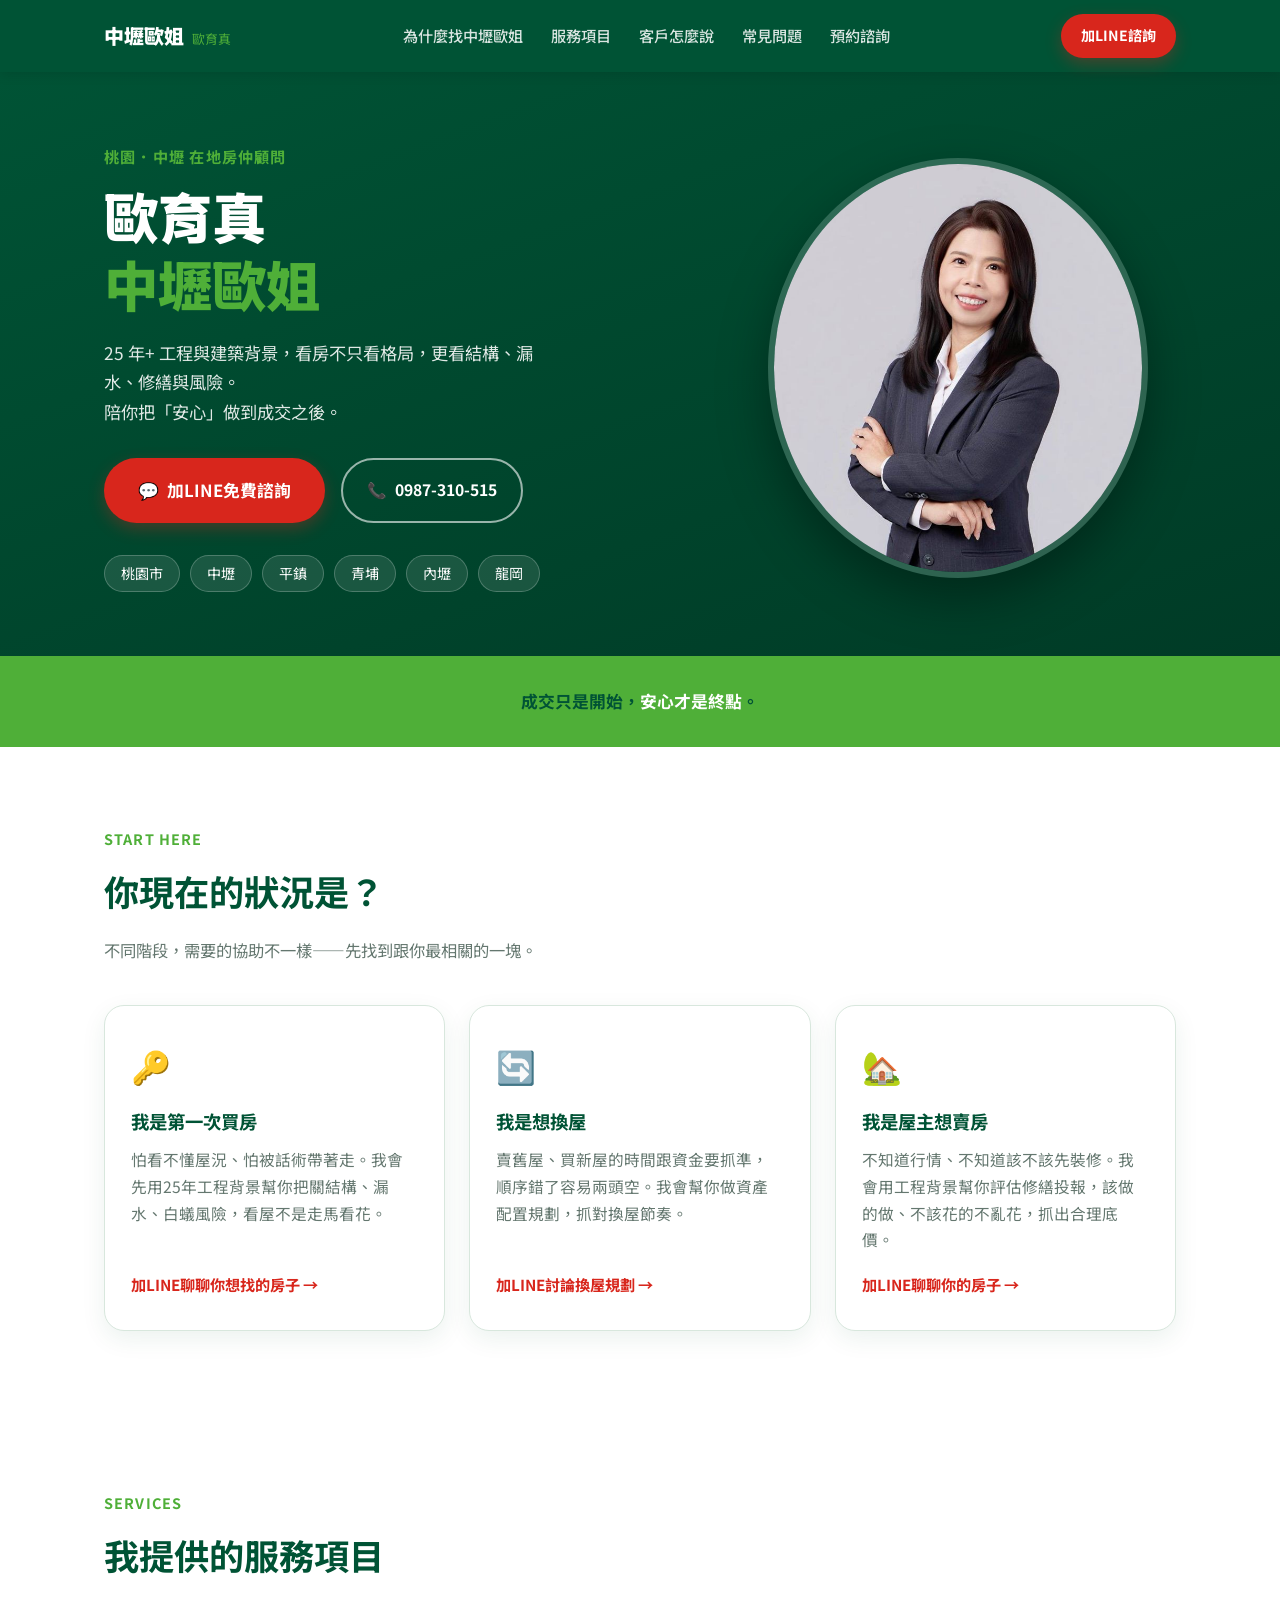
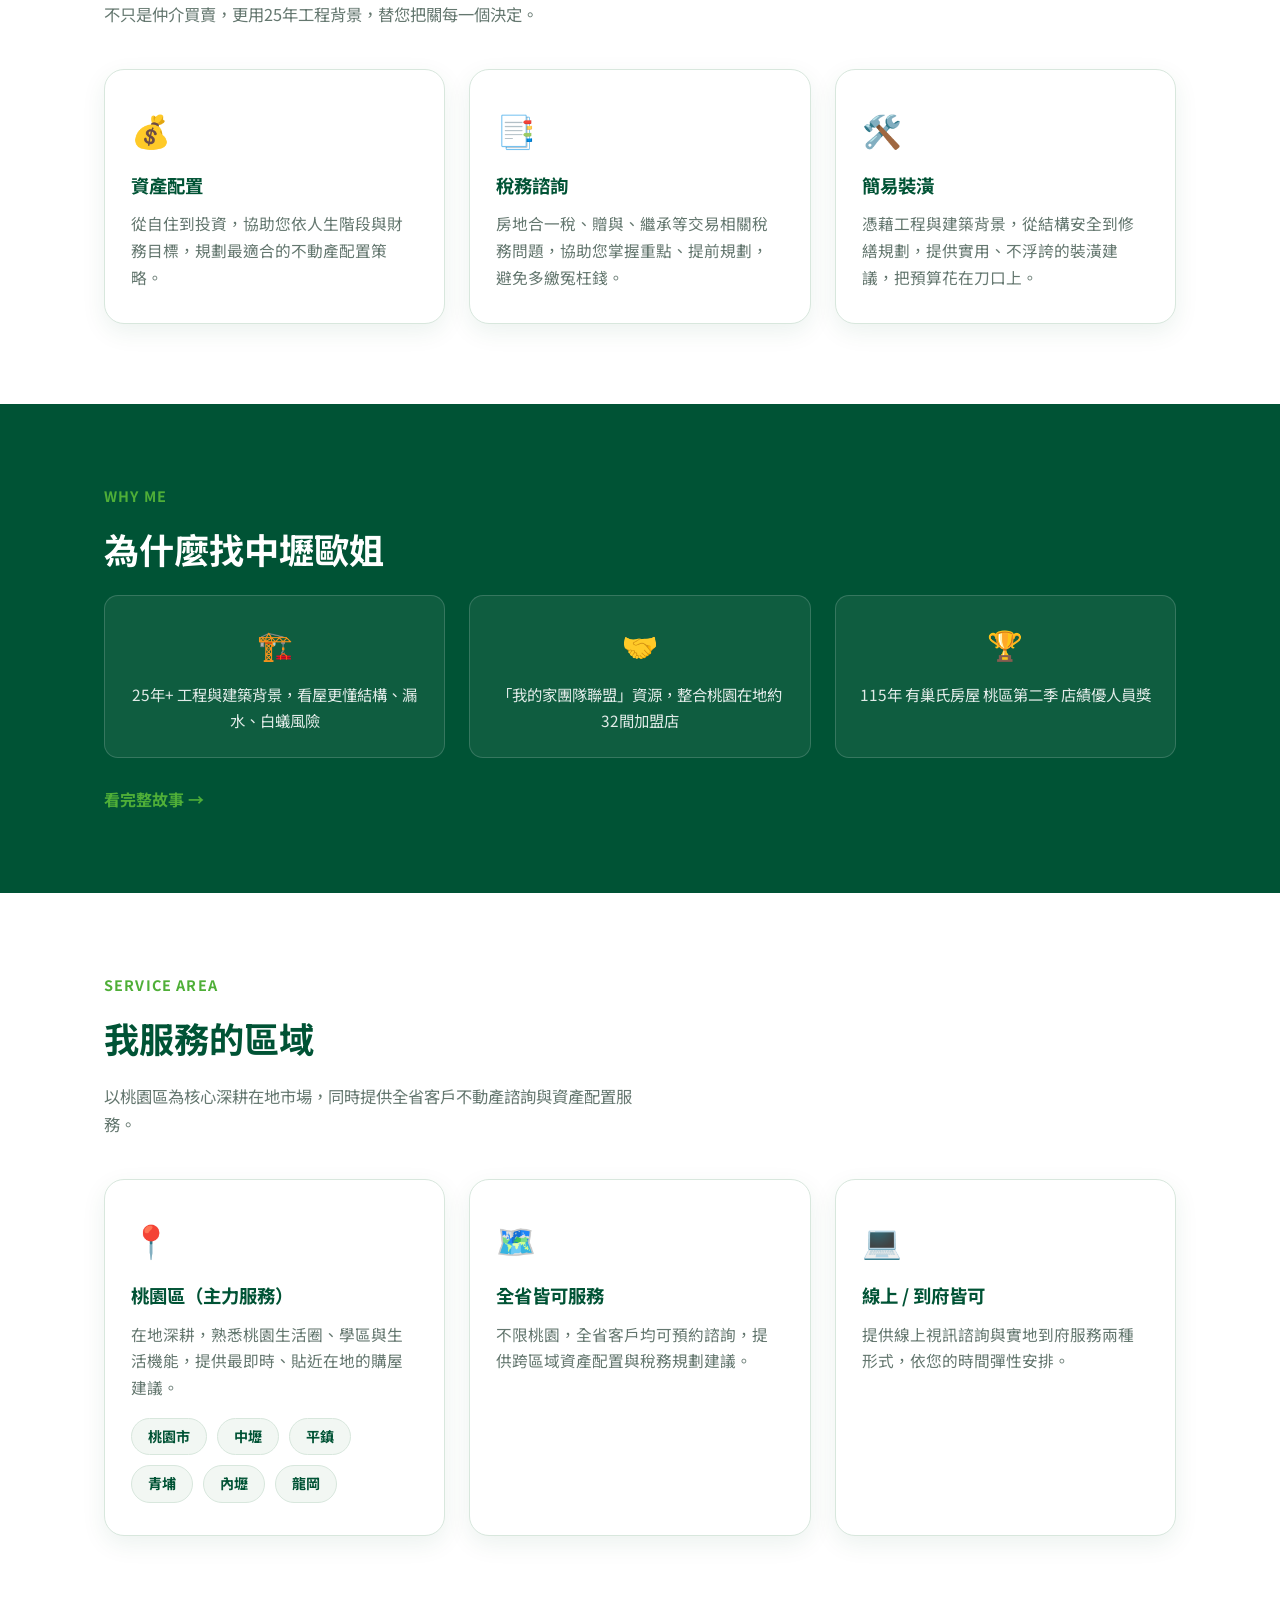
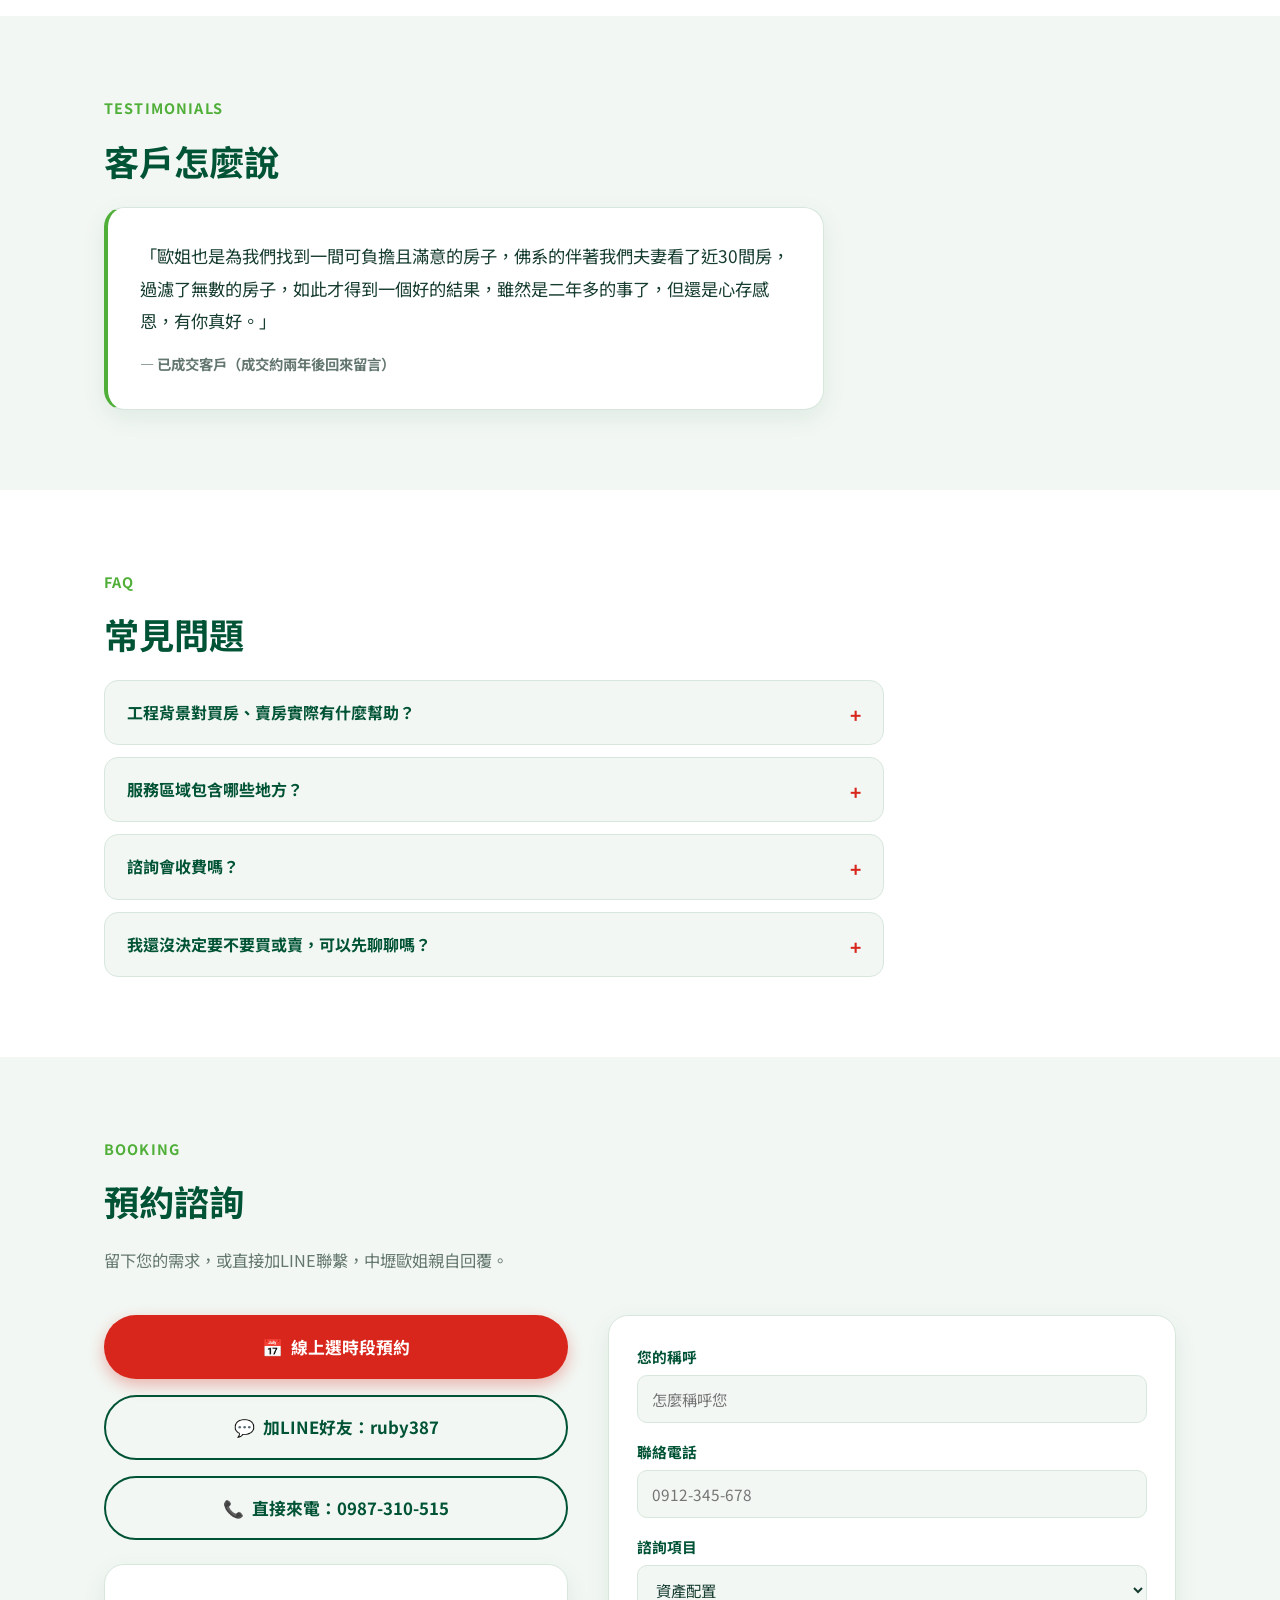
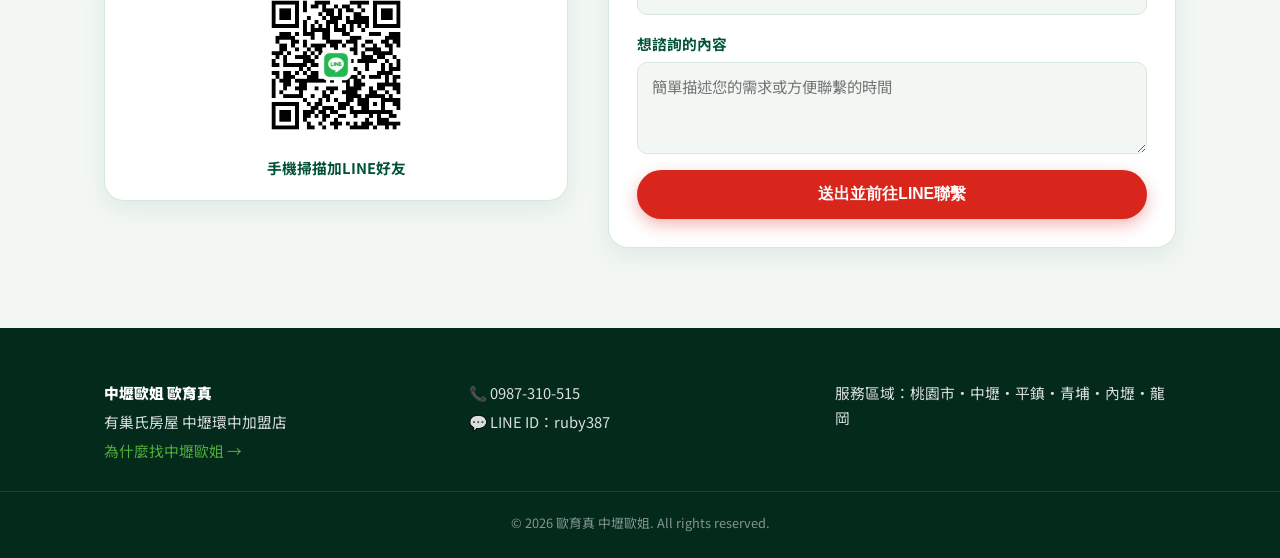
==== commit 7633c819: "重新設計服務區域區塊：桃園主力＋全省服務＋線上到府 移除純建築背景導向的敘述，改為三張卡片呈現服務範圍層次： 桃園在地主力、全省皆可服務、線上/到府彈性服務。  Co-Authored-By: Cla" ====
--- a/index.html
+++ b/index.html
@@ -222,14 +222,26 @@
     <div class="container">
       <p class="section-eyebrow">SERVICE AREA</p>
       <h2>我服務的區域</h2>
-      <p class="section-lede">深耕桃園多年，熟悉在地行情、生活機能與物件狀況，是您買賣房屋最熟悉在地的顧問。</p>
-      <div class="area-grid">
-        <div class="area-card"><span class="area-icon">📍</span><span>桃園市</span></div>
-        <div class="area-card"><span class="area-icon">📍</span><span>中壢</span></div>
-        <div class="area-card"><span class="area-icon">📍</span><span>平鎮</span></div>
-        <div class="area-card"><span class="area-icon">📍</span><span>青埔</span></div>
-        <div class="area-card"><span class="area-icon">📍</span><span>內壢</span></div>
-        <div class="area-card"><span class="area-icon">📍</span><span>龍岡</span></div>
+      <p class="section-lede">以桃園區為核心深耕在地市場，同時提供全省客戶不動產諮詢與資產配置服務。</p>
+      <div class="service-grid">
+        <article class="service-card">
+          <div class="service-icon">📍</div>
+          <h3>桃園區（主力服務）</h3>
+          <p>在地深耕，熟悉桃園生活圈、學區與生活機能，提供最即時、貼近在地的購屋建議。</p>
+          <ul class="hero-tags area-tags" aria-label="主力服務區域">
+            <li>桃園市</li><li>中壢</li><li>平鎮</li><li>青埔</li><li>內壢</li><li>龍岡</li>
+          </ul>
+        </article>
+        <article class="service-card">
+          <div class="service-icon">🗺️</div>
+          <h3>全省皆可服務</h3>
+          <p>不限桃園，全省客戶均可預約諮詢，提供跨區域資產配置與稅務規劃建議。</p>
+        </article>
+        <article class="service-card">
+          <div class="service-icon">💻</div>
+          <h3>線上 / 到府皆可</h3>
+          <p>提供線上視訊諮詢與實地到府服務兩種形式，依您的時間彈性安排。</p>
+        </article>
       </div>
     </div>
   </section>
--- a/assets/css/style.css
+++ b/assets/css/style.css
@@ -342,6 +342,16 @@
   color: var(--uch-text-muted);
   margin: 0;
   font-size: 0.98rem;
+}
+.area-tags {
+  margin-top: 16px;
+  margin-bottom: 0;
+}
+.area-tags li {
+  background: var(--uch-bg-soft);
+  border-color: var(--uch-border);
+  color: var(--uch-primary);
+  font-weight: 700;
 }
 
 /* About */
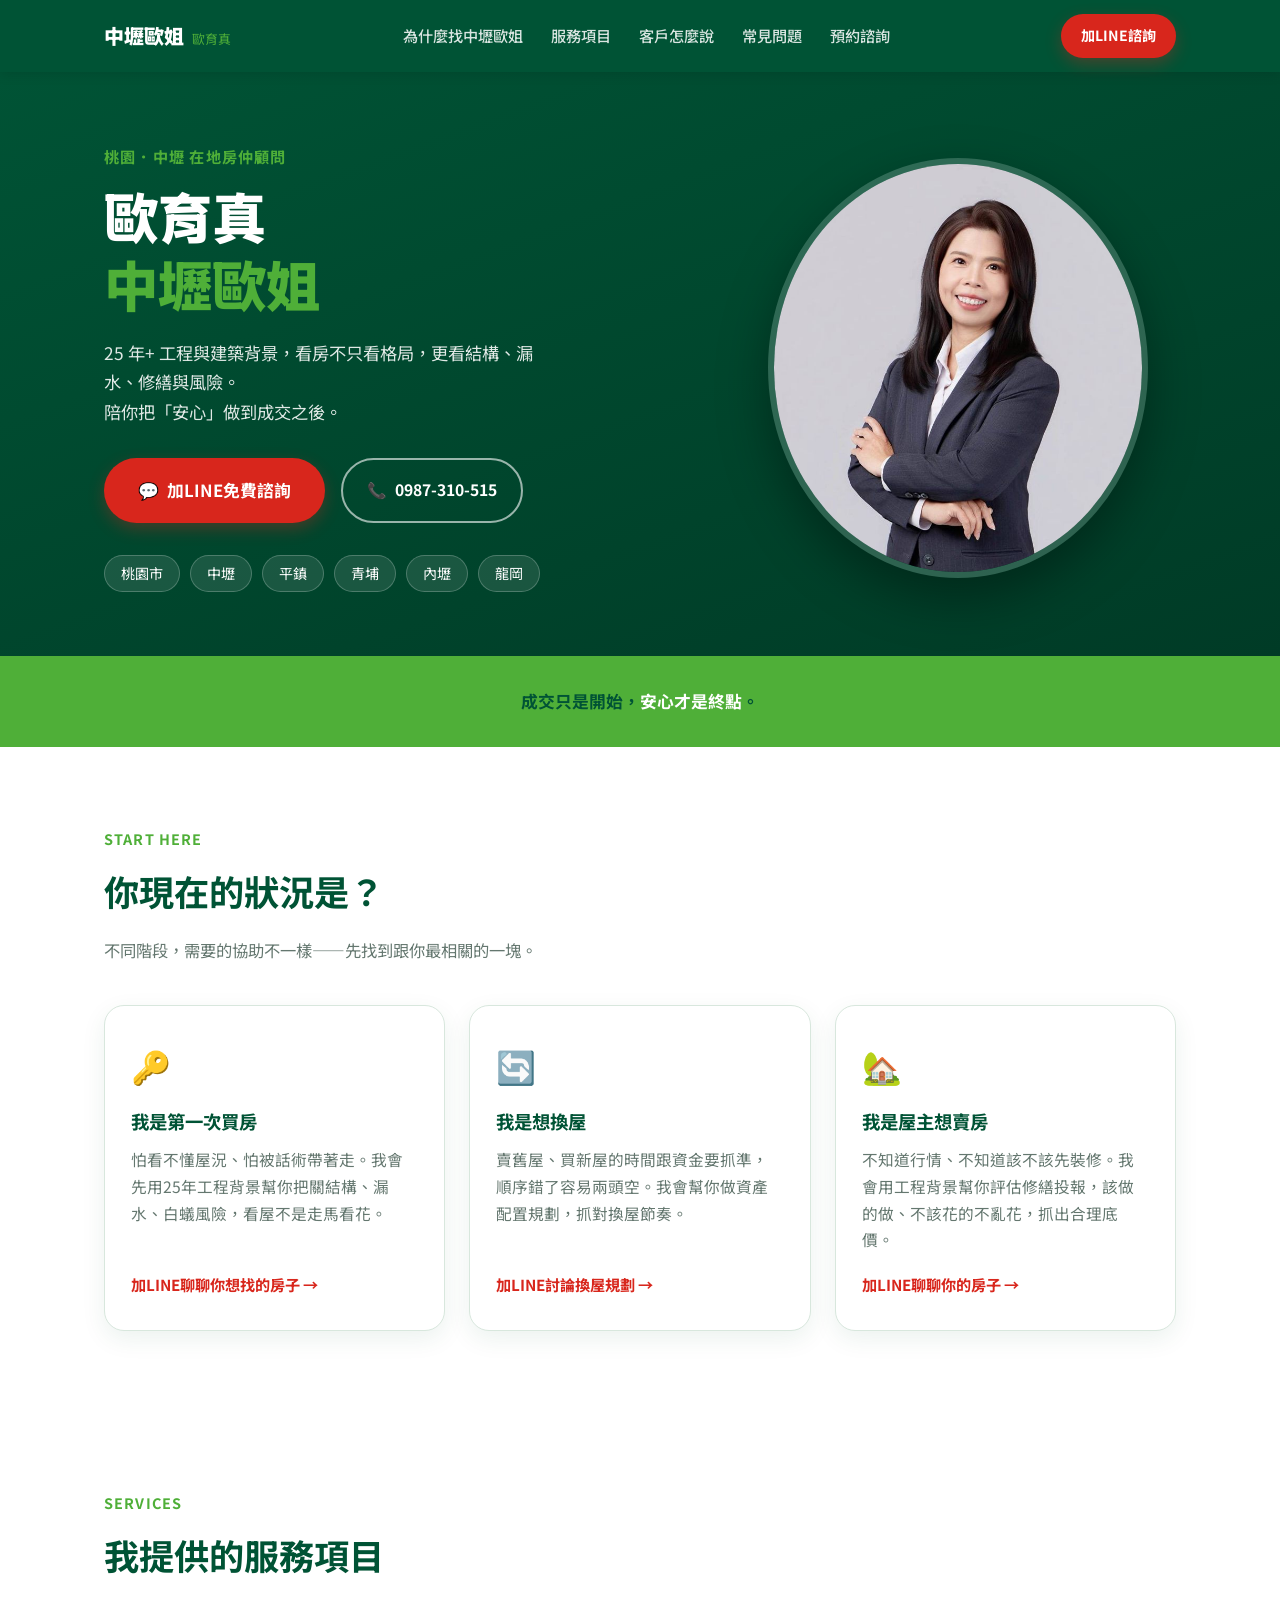
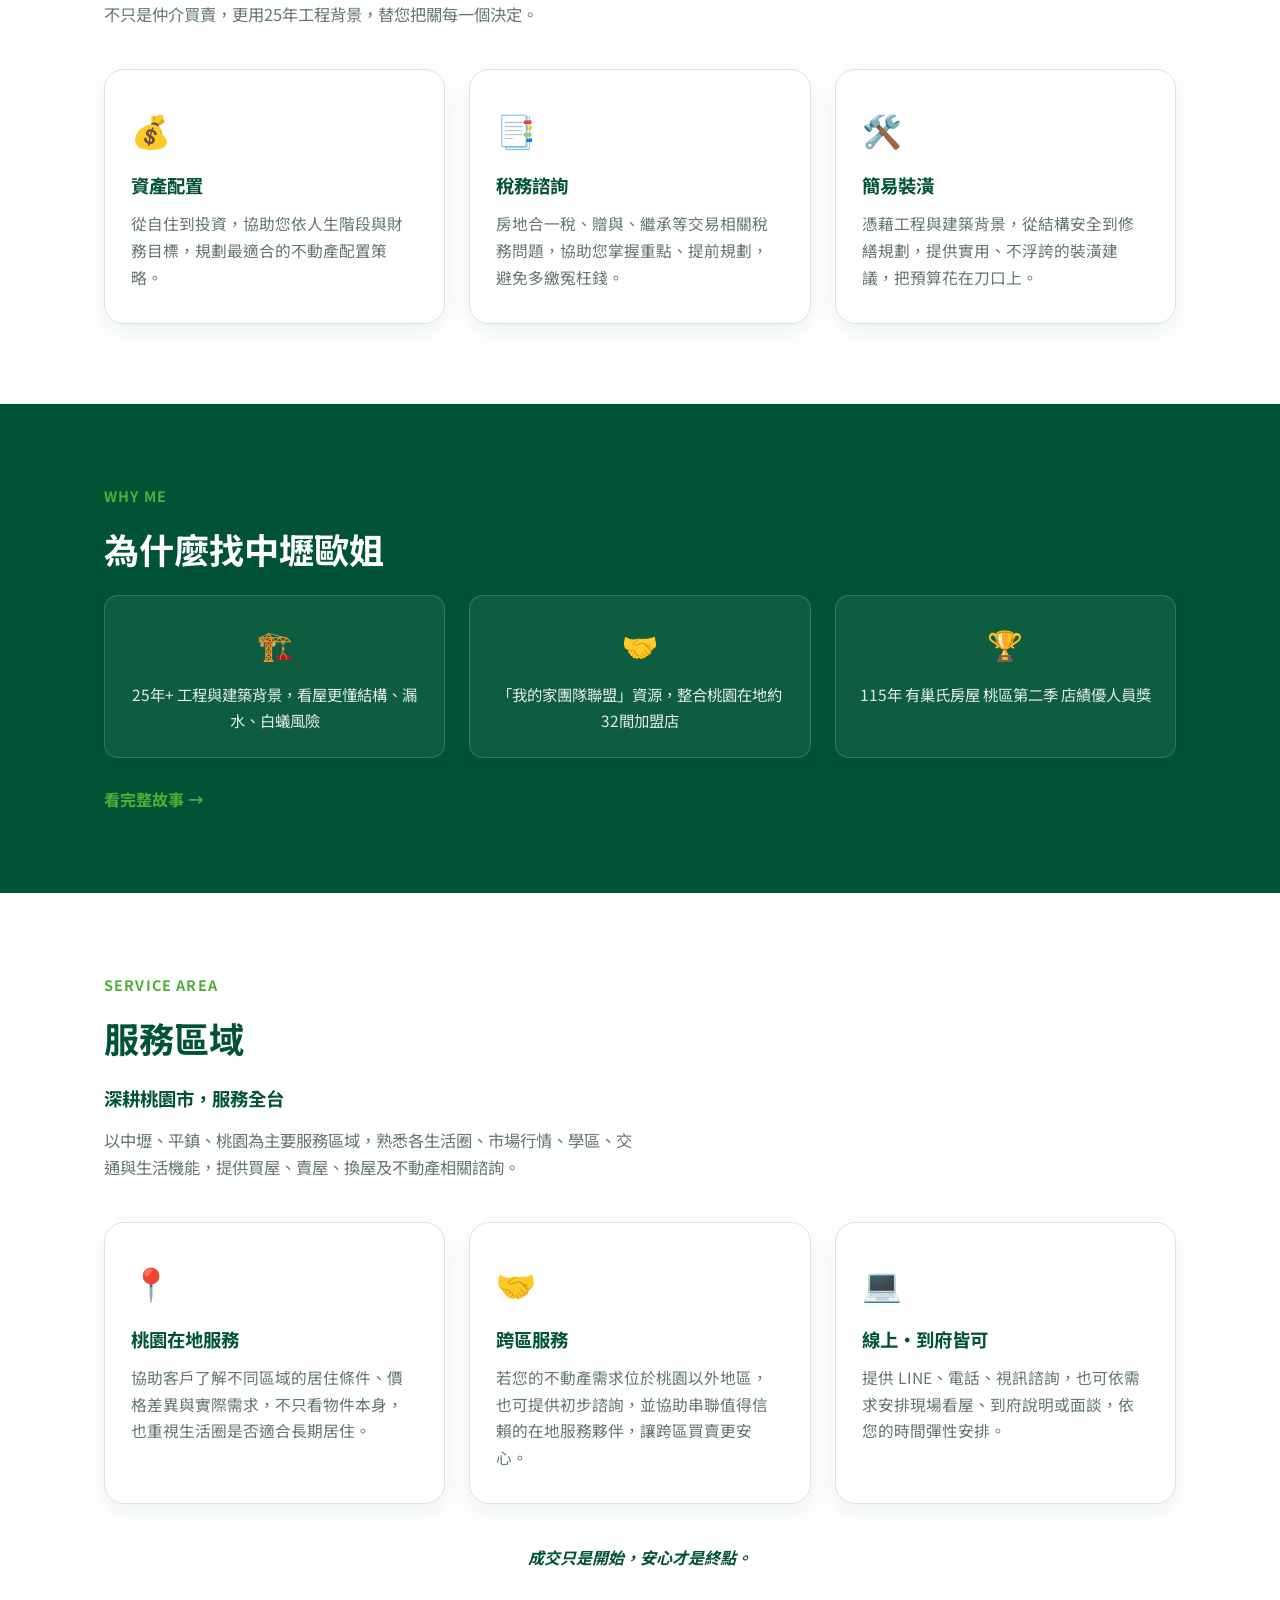
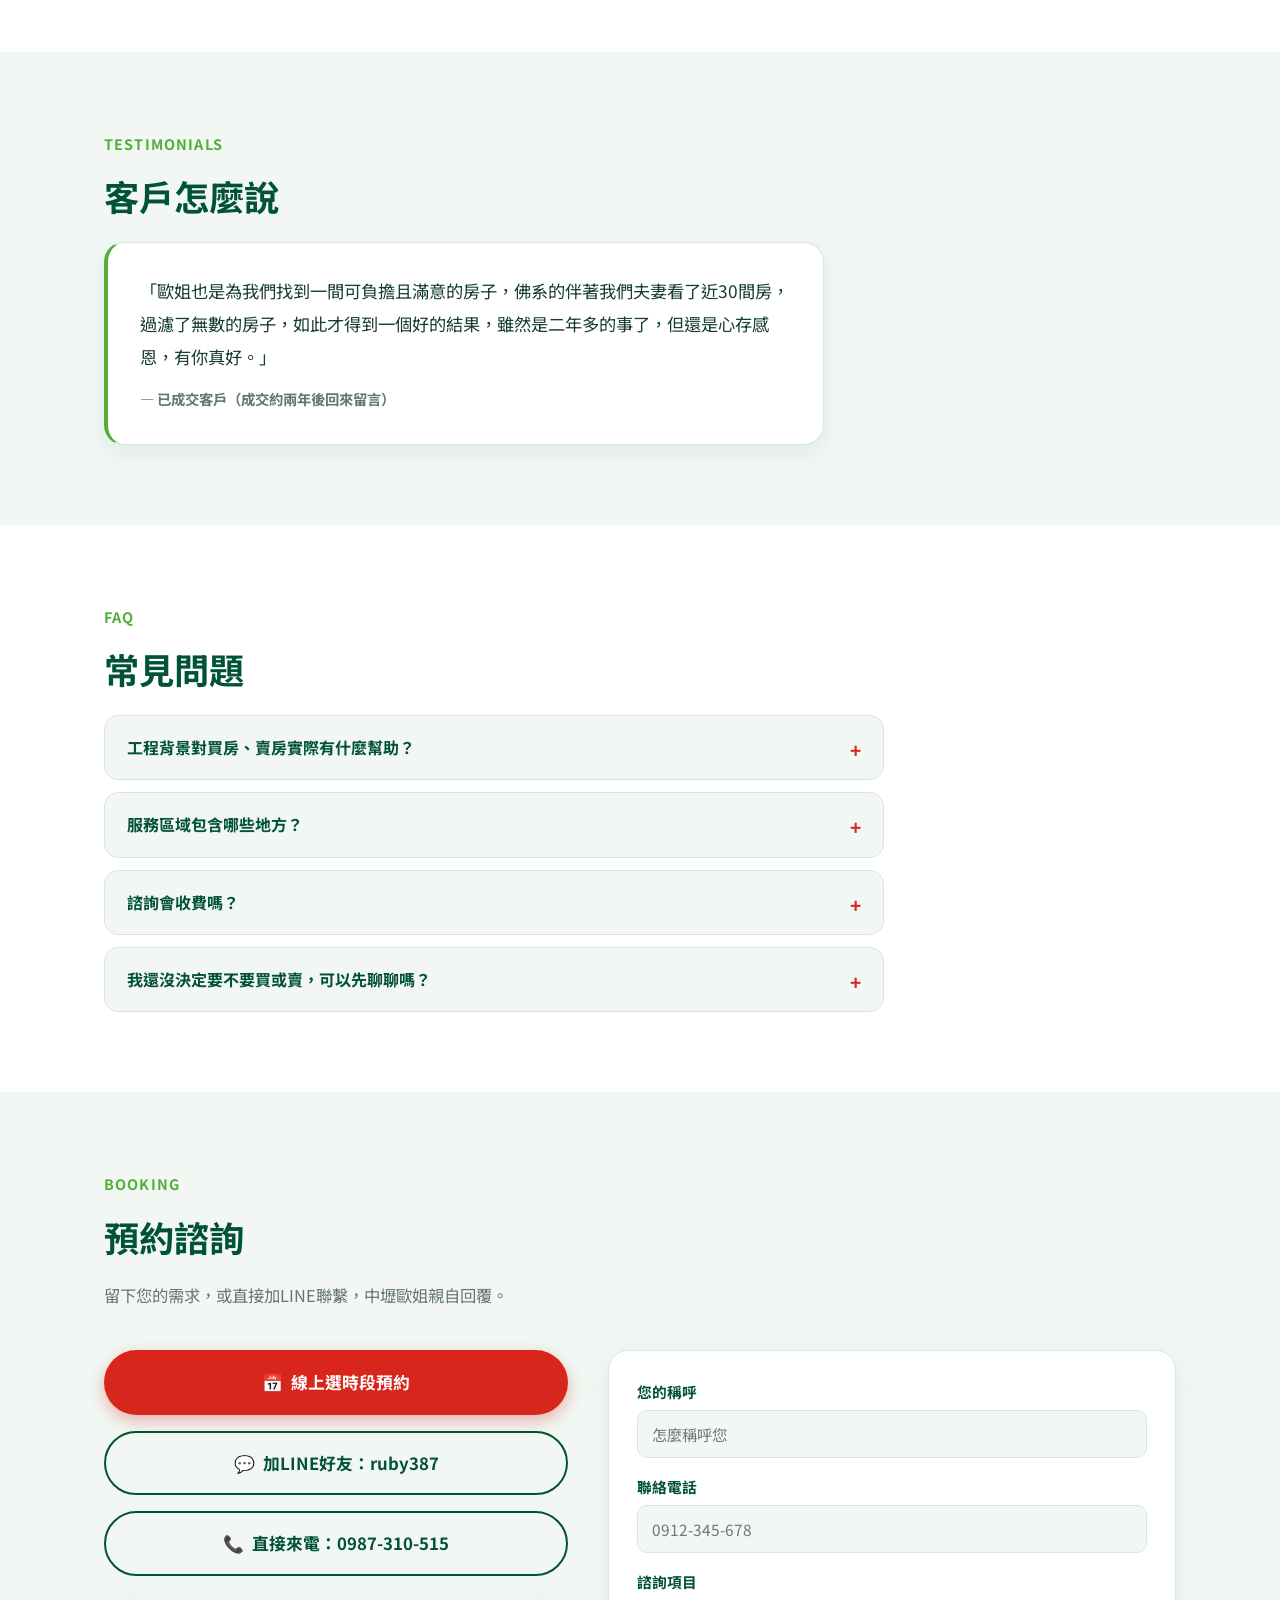
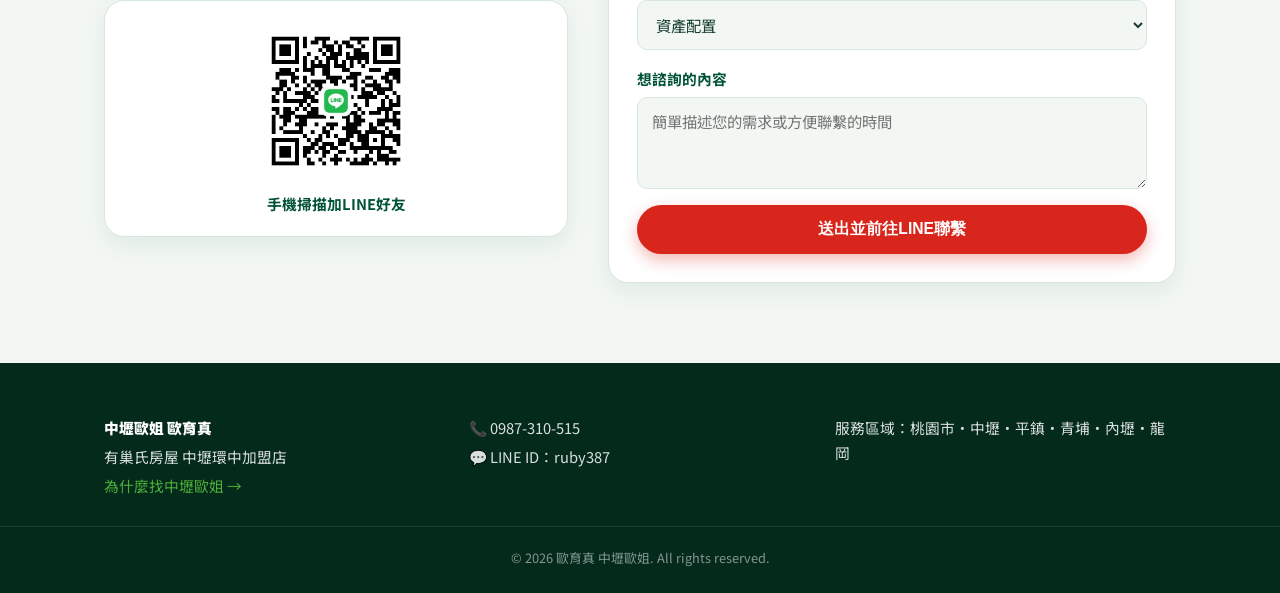
==== commit fc08c526: "服務區域文案定案：桃園在地服務／跨區服務／線上到府皆可 Co-Authored-By: Claude Sonnet 5 <noreply@anthropic.com>" ====
--- a/index.html
+++ b/index.html
@@ -221,28 +221,27 @@
   <section class="section" id="service-area">
     <div class="container">
       <p class="section-eyebrow">SERVICE AREA</p>
-      <h2>我服務的區域</h2>
-      <p class="section-lede">以桃園區為核心深耕在地市場，同時提供全省客戶不動產諮詢與資產配置服務。</p>
+      <h2>服務區域</h2>
+      <p class="section-subhead">深耕桃園市，服務全台</p>
+      <p class="section-lede">以中壢、平鎮、桃園為主要服務區域，熟悉各生活圈、市場行情、學區、交通與生活機能，提供買屋、賣屋、換屋及不動產相關諮詢。</p>
       <div class="service-grid">
         <article class="service-card">
           <div class="service-icon">📍</div>
-          <h3>桃園區（主力服務）</h3>
-          <p>在地深耕，熟悉桃園生活圈、學區與生活機能，提供最即時、貼近在地的購屋建議。</p>
-          <ul class="hero-tags area-tags" aria-label="主力服務區域">
-            <li>桃園市</li><li>中壢</li><li>平鎮</li><li>青埔</li><li>內壢</li><li>龍岡</li>
-          </ul>
-        </article>
-        <article class="service-card">
-          <div class="service-icon">🗺️</div>
-          <h3>全省皆可服務</h3>
-          <p>不限桃園，全省客戶均可預約諮詢，提供跨區域資產配置與稅務規劃建議。</p>
+          <h3>桃園在地服務</h3>
+          <p>協助客戶了解不同區域的居住條件、價格差異與實際需求，不只看物件本身，也重視生活圈是否適合長期居住。</p>
+        </article>
+        <article class="service-card">
+          <div class="service-icon">🤝</div>
+          <h3>跨區服務</h3>
+          <p>若您的不動產需求位於桃園以外地區，也可提供初步諮詢，並協助串聯值得信賴的在地服務夥伴，讓跨區買賣更安心。</p>
         </article>
         <article class="service-card">
           <div class="service-icon">💻</div>
-          <h3>線上 / 到府皆可</h3>
-          <p>提供線上視訊諮詢與實地到府服務兩種形式，依您的時間彈性安排。</p>
-        </article>
-      </div>
+          <h3>線上・到府皆可</h3>
+          <p>提供 LINE、電話、視訊諮詢，也可依需求安排現場看屋、到府說明或面談，依您的時間彈性安排。</p>
+        </article>
+      </div>
+      <p class="section-closing">成交只是開始，安心才是終點。</p>
     </div>
   </section>
 
--- a/assets/css/style.css
+++ b/assets/css/style.css
@@ -259,6 +259,19 @@
   max-width: 60ch;
   margin: 0 0 40px;
   font-size: 1.02rem;
+}
+.section-subhead {
+  color: var(--uch-primary);
+  font-weight: 700;
+  font-size: 1.15rem;
+  margin: 0 0 12px;
+}
+.section-closing {
+  margin: 40px 0 0;
+  color: var(--uch-primary);
+  font-weight: 700;
+  font-style: italic;
+  text-align: center;
 }
 
 /* Service area */
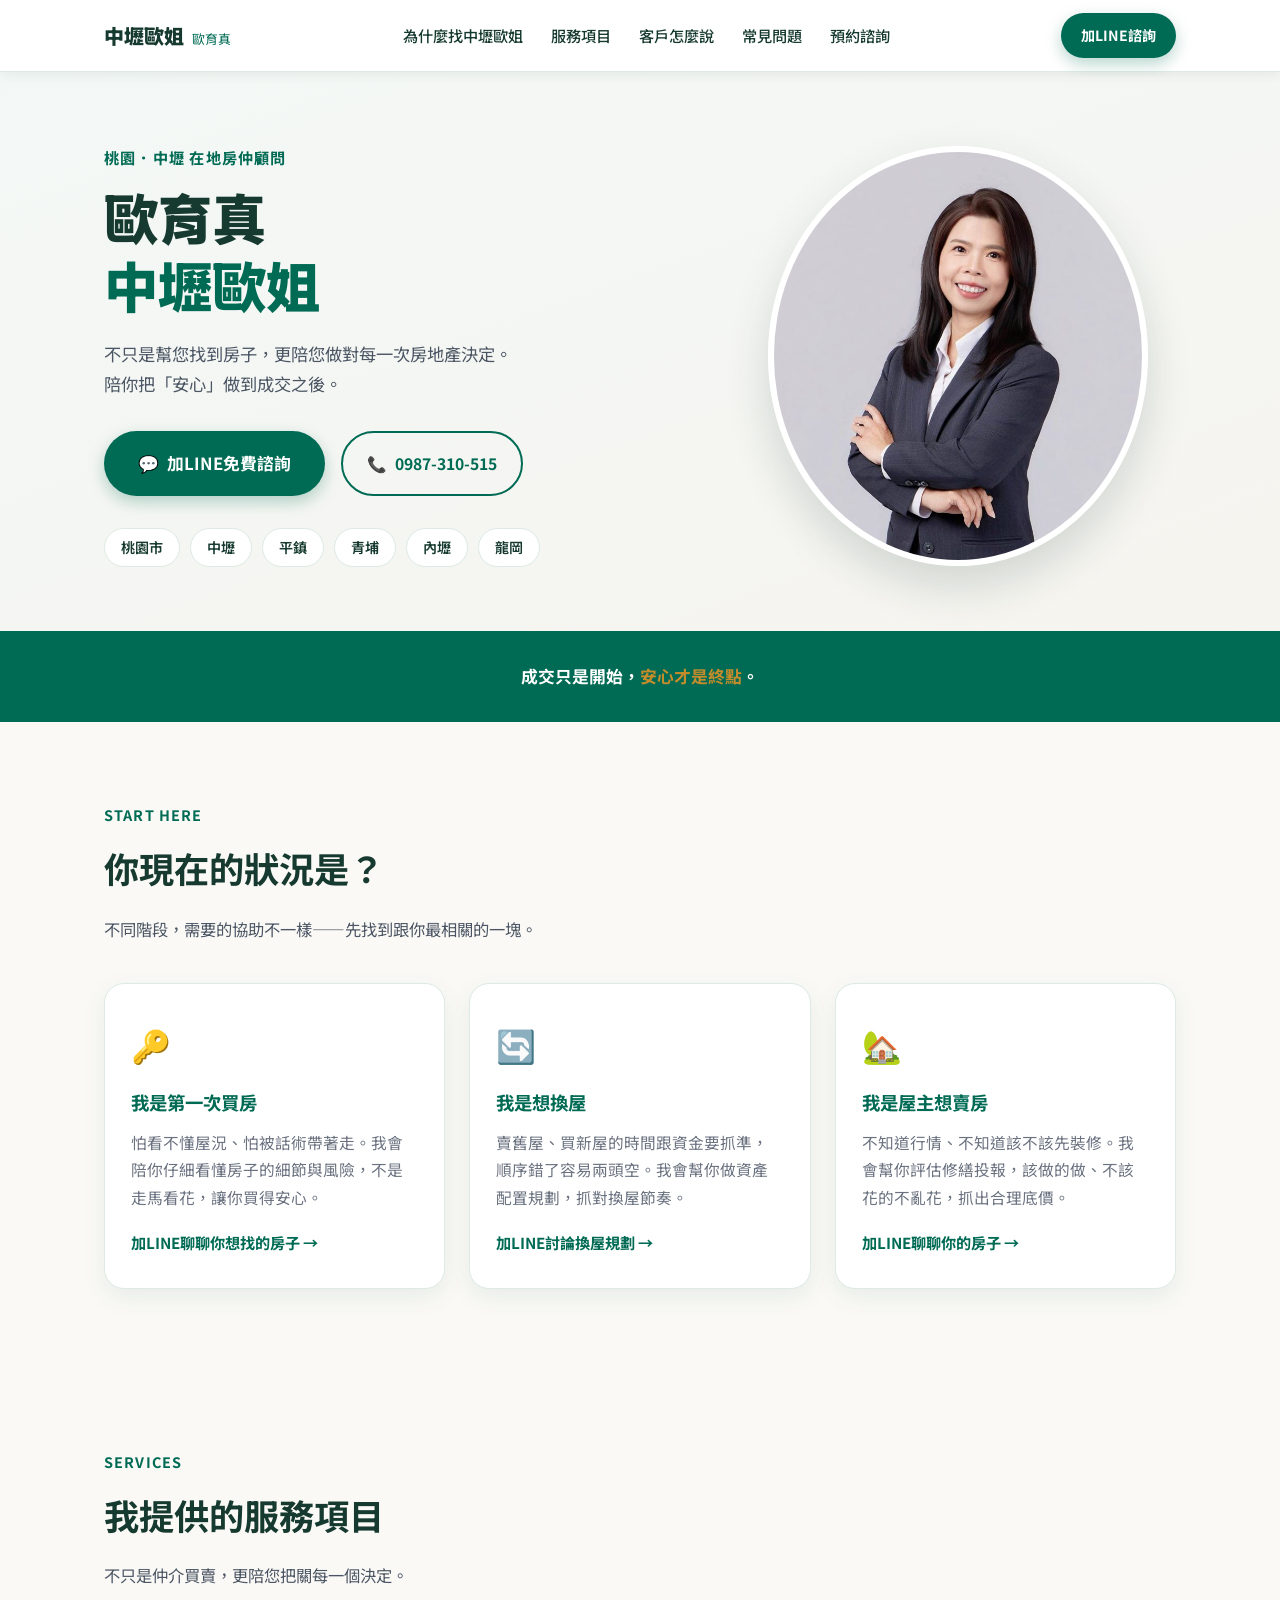
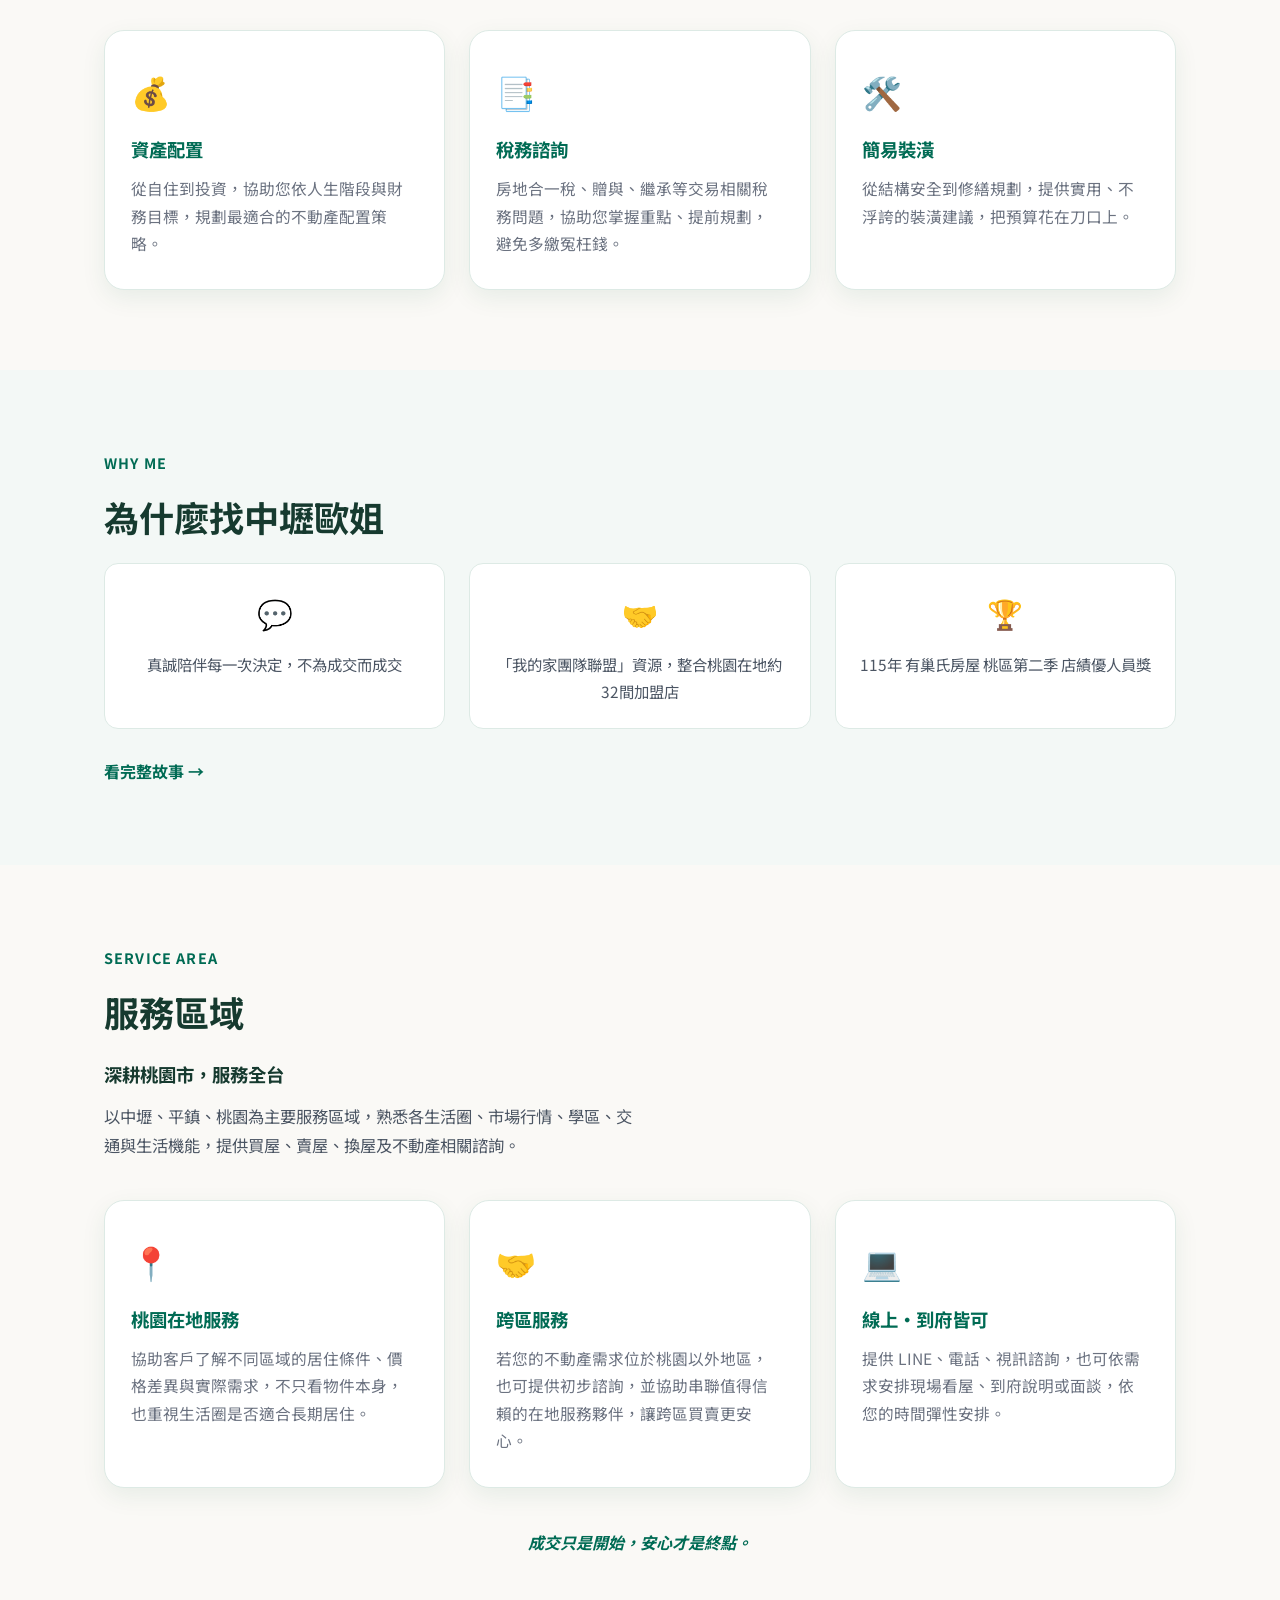
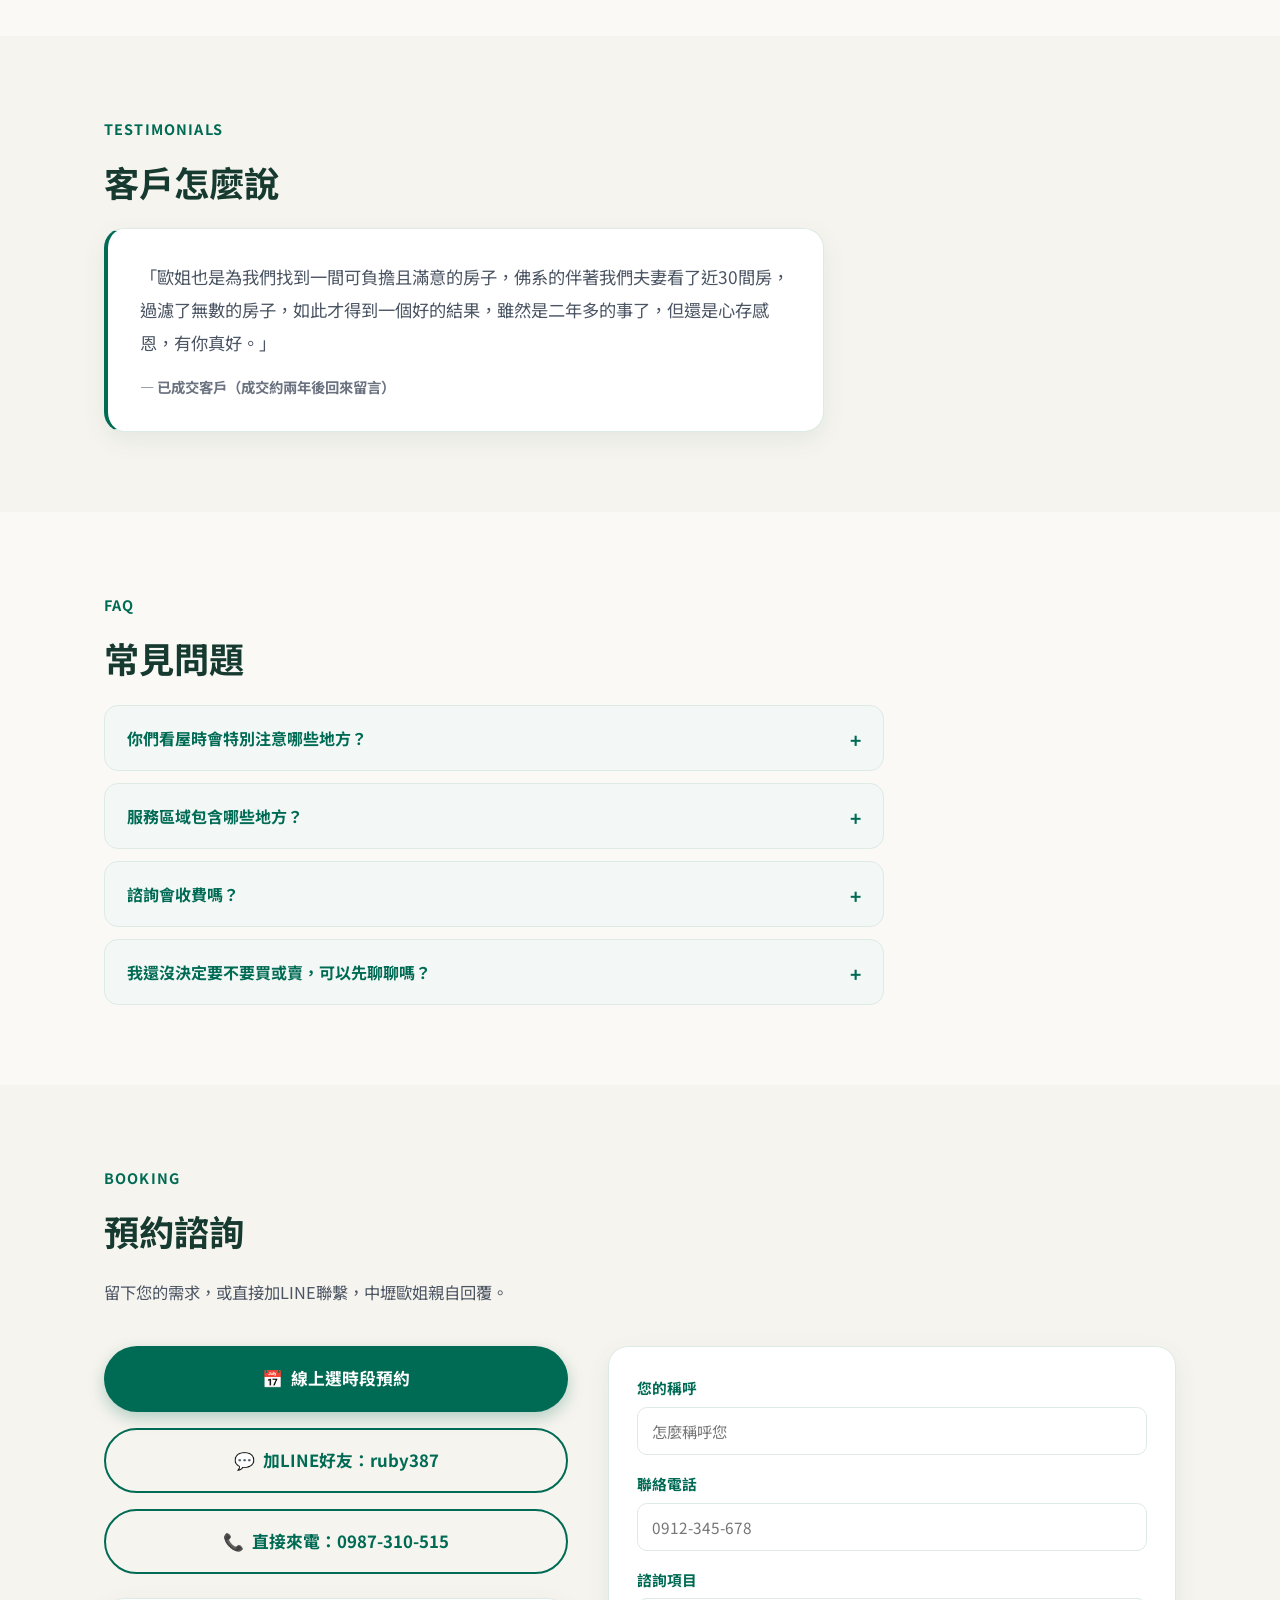
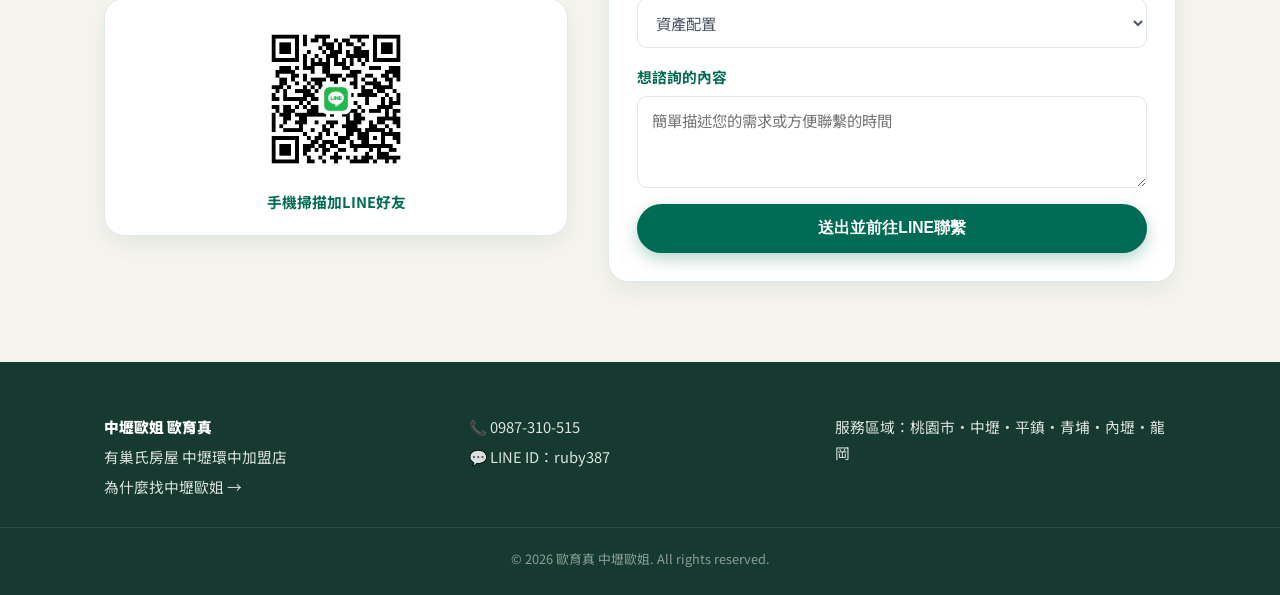
==== commit 2fee5e9e: "局部優化：重新定位個人經歷區塊＋全站配色改為暖色調 一、為什麼找中壢歐姐（about.html）4張卡片重寫： - 標題改為「為什麼選擇中壢歐姐」，副標「不只是幫您找到房子，更陪您做對每一次房地產決定" ====
--- a/index.html
+++ b/index.html
@@ -62,8 +62,8 @@
   "mainEntity": [
     {
       "@type": "Question",
-      "name": "工程背景對買房、賣房實際有什麼幫助？",
-      "acceptedAnswer": { "@type": "Answer", "text": "進入房仲業前，我有25年鋼鐵產業與建築帷幕工程經驗。看屋時我會特別留意結構安全、滲漏水痕跡、外牆窗框收邊與修繕成本是否合理，這些是一般房仲較少具備的判斷能力。" }
+      "name": "你們看屋時會特別注意哪些地方？",
+      "acceptedAnswer": { "@type": "Answer", "text": "多年現場實務經驗，讓我在服務客戶時，更重視屋況細節與交易風險，看屋時會特別留意結構、漏水痕跡與修繕成本是否合理。" }
     },
     {
       "@type": "Question",
@@ -115,7 +115,7 @@
       <div class="hero-text">
         <p class="eyebrow">桃園．中壢 在地房仲顧問</p>
         <h1>歐育真<br><span class="accent-text">中壢歐姐</span></h1>
-        <p class="hero-lede">25 年+ 工程與建築背景，看房不只看格局，更看結構、漏水、修繕與風險。<br>陪你把「安心」做到成交之後。</p>
+        <p class="hero-lede">不只是幫您找到房子，更陪您做對每一次房地產決定。<br>陪你把「安心」做到成交之後。</p>
         <div class="hero-cta">
           <a class="btn btn-accent btn-lg" href="https://line.me/ti/p/~ruby387" target="_blank" rel="noopener">
             <span aria-hidden="true">💬</span> 加LINE免費諮詢
@@ -149,7 +149,7 @@
         <article class="audience-card">
           <div class="audience-icon">🔑</div>
           <h3>我是第一次買房</h3>
-          <p>怕看不懂屋況、怕被話術帶著走。我會先用25年工程背景幫你把關結構、漏水、白蟻風險，看屋不是走馬看花。</p>
+          <p>怕看不懂屋況、怕被話術帶著走。我會陪你仔細看懂房子的細節與風險，不是走馬看花，讓你買得安心。</p>
           <a class="audience-link" href="https://line.me/ti/p/~ruby387" target="_blank" rel="noopener">加LINE聊聊你想找的房子 →</a>
         </article>
         <article class="audience-card">
@@ -161,7 +161,7 @@
         <article class="audience-card">
           <div class="audience-icon">🏡</div>
           <h3>我是屋主想賣房</h3>
-          <p>不知道行情、不知道該不該先裝修。我會用工程背景幫你評估修繕投報，該做的做、不該花的不亂花，抓出合理底價。</p>
+          <p>不知道行情、不知道該不該先裝修。我會幫你評估修繕投報，該做的做、不該花的不亂花，抓出合理底價。</p>
           <a class="audience-link" href="https://line.me/ti/p/~ruby387" target="_blank" rel="noopener">加LINE聊聊你的房子 →</a>
         </article>
       </div>
@@ -173,7 +173,7 @@
     <div class="container">
       <p class="section-eyebrow">SERVICES</p>
       <h2>我提供的服務項目</h2>
-      <p class="section-lede">不只是仲介買賣，更用25年工程背景，替您把關每一個決定。</p>
+      <p class="section-lede">不只是仲介買賣，更陪您把關每一個決定。</p>
       <div class="service-grid">
         <article class="service-card">
           <div class="service-icon">💰</div>
@@ -188,7 +188,7 @@
         <article class="service-card">
           <div class="service-icon">🛠️</div>
           <h3>簡易裝潢</h3>
-          <p>憑藉工程與建築背景，從結構安全到修繕規劃，提供實用、不浮誇的裝潢建議，把預算花在刀口上。</p>
+          <p>從結構安全到修繕規劃，提供實用、不浮誇的裝潢建議，把預算花在刀口上。</p>
         </article>
       </div>
     </div>
@@ -201,8 +201,8 @@
       <h2 class="invert">為什麼找中壢歐姐</h2>
       <div class="trust-grid">
         <div class="trust-item">
-          <div class="trust-icon">🏗️</div>
-          <p>25年+ 工程與建築背景，看屋更懂結構、漏水、白蟻風險</p>
+          <div class="trust-icon">💬</div>
+          <p>真誠陪伴每一次決定，不為成交而成交</p>
         </div>
         <div class="trust-item">
           <div class="trust-icon">🤝</div>
@@ -264,8 +264,8 @@
       <h2>常見問題</h2>
       <div class="faq-list">
         <details class="faq-item">
-          <summary>工程背景對買房、賣房實際有什麼幫助？</summary>
-          <p>進入房仲業前，我有25年鋼鐵產業與建築帷幕工程經驗。看屋時我會特別留意結構安全、滲漏水痕跡、外牆窗框收邊與修繕成本是否合理，這些是一般房仲較少具備的判斷能力。</p>
+          <summary>你們看屋時會特別注意哪些地方？</summary>
+          <p>多年現場實務經驗，讓我在服務客戶時，更重視屋況細節與交易風險，看屋時會特別留意結構、漏水痕跡與修繕成本是否合理。</p>
         </details>
         <details class="faq-item">
           <summary>服務區域包含哪些地方？</summary>
--- a/assets/css/style.css
+++ b/assets/css/style.css
@@ -1,13 +1,30 @@
 :root {
-  --uch-primary: #005335;
-  --uch-secondary: #4FAF38;
-  --uch-accent: #D8261C;
-  --uch-white: #FFFFFF;
-
-  --uch-bg-soft: #F2F7F3;
-  --uch-border: #D8E7DD;
-  --uch-text: #173D30;
-  --uch-text-muted: #64776F;
+  /* ---- Design System：品牌暖色調色盤 ---- */
+  --color-bg-main: #FAF9F6;
+  --color-bg-white: #FFFFFF;
+  --color-bg-soft: #F6F4EF;
+  --color-bg-green-soft: #F3F8F6;
+
+  --color-brand: #006B54;
+  --color-brand-dark: #005544;
+  --color-heading: #163A2F;
+
+  --color-text: #4B5563;
+  --color-text-muted: #6B7280;
+
+  --color-border: #DDEAE5;
+  --color-accent: #C58C2B;
+
+  /* ---- 既有元件沿用別名（避免大改元件CSS，統一指向新色盤） ---- */
+  --uch-primary: var(--color-brand);
+  --uch-secondary: var(--color-brand);
+  --uch-accent: var(--color-brand);
+  --uch-white: var(--color-bg-white);
+
+  --uch-bg-soft: var(--color-bg-green-soft);
+  --uch-border: var(--color-border);
+  --uch-text: var(--color-text);
+  --uch-text-muted: var(--color-text-muted);
 
   --radius-lg: 20px;
   --radius-md: 14px;
@@ -23,9 +40,9 @@
 body {
   margin: 0;
   font-family: "Noto Sans TC", "Microsoft JhengHei UI", sans-serif;
-  color: var(--uch-text);
-  background: var(--uch-white);
-  line-height: 1.7;
+  color: var(--color-text);
+  background: var(--color-bg-main);
+  line-height: 1.75;
   -webkit-font-smoothing: antialiased;
 }
 
@@ -56,10 +73,11 @@
   top: 0;
   z-index: 100;
   height: var(--header-h);
-  background: var(--uch-primary);
-  display: flex;
-  align-items: center;
-  box-shadow: 0 2px 12px rgba(0,0,0,0.12);
+  background: var(--color-bg-white);
+  display: flex;
+  align-items: center;
+  box-shadow: 0 2px 12px rgba(22, 58, 47, 0.08);
+  border-bottom: 1px solid var(--color-border);
 }
 .header-inner {
   display: flex;
@@ -68,7 +86,7 @@
   gap: 16px;
 }
 .brand {
-  color: var(--uch-white);
+  color: var(--color-heading);
   font-weight: 900;
   font-size: 1.25rem;
   text-decoration: none;
@@ -80,7 +98,7 @@
 .brand-sub {
   font-size: 0.8rem;
   font-weight: 400;
-  color: var(--uch-secondary);
+  color: var(--color-brand);
 }
 .site-nav {
   display: flex;
@@ -89,13 +107,13 @@
   justify-content: center;
 }
 .site-nav a {
-  color: rgba(255,255,255,0.85);
+  color: var(--color-heading);
   text-decoration: none;
   font-size: 0.95rem;
   font-weight: 500;
   transition: color .2s;
 }
-.site-nav a:hover { color: var(--uch-secondary); }
+.site-nav a:hover { color: var(--color-brand); }
 
 .header-actions {
   display: flex;
@@ -119,7 +137,7 @@
   display: block;
   width: 100%;
   height: 2px;
-  background: var(--uch-white);
+  background: var(--color-heading);
   border-radius: 2px;
   transition: transform .2s ease, opacity .2s ease;
 }
@@ -149,32 +167,35 @@
 .btn-full { width: 100%; }
 
 .btn-accent {
-  background: var(--uch-accent);
-  color: var(--uch-white);
-  box-shadow: 0 6px 16px rgba(216,38,28,0.32);
-}
-.btn-accent:hover { box-shadow: 0 10px 22px rgba(216,38,28,0.4); }
+  background: var(--color-brand);
+  color: var(--color-bg-white);
+  box-shadow: 0 6px 16px rgba(0,107,84,0.28);
+}
+.btn-accent:hover {
+  background: var(--color-brand-dark);
+  box-shadow: 0 10px 22px rgba(0,107,84,0.36);
+}
 
 .btn-outline {
   background: transparent;
-  color: var(--uch-primary);
-  border-color: var(--uch-primary);
-}
-.btn-outline:hover { background: var(--uch-bg-soft); }
+  color: var(--color-brand);
+  border-color: var(--color-brand);
+}
+.btn-outline:hover { background: var(--color-bg-green-soft); }
 
 .btn-outline-invert {
   background: transparent;
-  color: var(--uch-white);
-  border-color: rgba(255,255,255,0.6);
-}
-.btn-outline-invert:hover { background: rgba(255,255,255,0.12); }
+  color: var(--color-brand);
+  border-color: var(--color-brand);
+}
+.btn-outline-invert:hover { background: var(--color-bg-green-soft); }
 
 .header-cta { flex-shrink: 0; }
 
 /* Hero */
 .hero {
-  background: linear-gradient(160deg, var(--uch-primary) 0%, #003b26 100%);
-  color: var(--uch-white);
+  background: linear-gradient(160deg, var(--color-bg-green-soft) 0%, var(--color-bg-soft) 100%);
+  color: var(--color-heading);
   padding: 72px 0 64px;
 }
 .hero-inner {
@@ -184,7 +205,7 @@
   align-items: center;
 }
 .eyebrow {
-  color: var(--uch-secondary);
+  color: var(--color-brand);
   font-weight: 700;
   letter-spacing: 0.08em;
   margin: 0 0 12px;
@@ -195,11 +216,12 @@
   line-height: 1.25;
   margin: 0 0 20px;
   font-weight: 900;
-}
-.accent-text { color: var(--uch-secondary); }
+  color: var(--color-heading);
+}
+.accent-text { color: var(--color-brand); }
 .hero-lede {
   font-size: 1.08rem;
-  color: rgba(255,255,255,0.88);
+  color: var(--color-text);
   max-width: 46ch;
   margin: 0 0 32px;
 }
@@ -218,8 +240,10 @@
   margin: 0;
 }
 .hero-tags li {
-  background: rgba(255,255,255,0.1);
-  border: 1px solid rgba(255,255,255,0.22);
+  background: var(--color-bg-white);
+  border: 1px solid var(--color-border);
+  color: var(--color-heading);
+  font-weight: 600;
   padding: 6px 16px;
   border-radius: 999px;
   font-size: 0.88rem;
@@ -234,41 +258,41 @@
   object-fit: cover;
   object-position: top center;
   border-radius: 50%;
-  border: 6px solid rgba(255,255,255,0.18);
-  box-shadow: 0 20px 50px rgba(0,0,0,0.35);
+  border: 6px solid var(--color-bg-white);
+  box-shadow: 0 20px 44px rgba(22, 58, 47, 0.16);
 }
 
 /* Sections */
 .section { padding: 80px 0; }
 .section-eyebrow {
-  color: var(--uch-secondary);
+  color: var(--color-brand);
   font-weight: 700;
   letter-spacing: 0.08em;
   font-size: 0.9rem;
   margin: 0 0 10px;
 }
-.section-eyebrow-invert { color: var(--uch-secondary); }
+.section-eyebrow-invert { color: var(--color-brand); }
 .section h2 {
   font-size: clamp(1.6rem, 3vw, 2.2rem);
   margin: 0 0 16px;
-  color: var(--uch-primary);
-}
-.section h2.invert { color: var(--uch-white); }
+  color: var(--color-heading);
+}
+.section h2.invert { color: var(--color-heading); }
 .section-lede {
-  color: var(--uch-text-muted);
+  color: var(--color-text);
   max-width: 60ch;
   margin: 0 0 40px;
   font-size: 1.02rem;
 }
 .section-subhead {
-  color: var(--uch-primary);
+  color: var(--color-heading);
   font-weight: 700;
   font-size: 1.15rem;
   margin: 0 0 12px;
 }
 .section-closing {
   margin: 40px 0 0;
-  color: var(--uch-primary);
+  color: var(--color-brand);
   font-weight: 700;
   font-style: italic;
   text-align: center;
@@ -299,12 +323,12 @@
 
 /* Achievements */
 .section-dark {
-  background: var(--uch-primary);
-  color: var(--uch-white);
+  background: var(--color-bg-green-soft);
+  color: var(--color-heading);
 }
 .award-card {
-  background: rgba(255,255,255,0.06);
-  border: 1px solid rgba(255,255,255,0.16);
+  background: var(--color-bg-white);
+  border: 1px solid var(--color-border);
   border-radius: var(--radius-lg);
   padding: 32px;
   display: flex;
@@ -320,11 +344,11 @@
   font-size: 1.15rem;
   font-weight: 700;
   margin: 0 0 8px;
-  color: var(--uch-secondary);
+  color: var(--color-heading);
 }
 .award-desc {
   margin: 0;
-  color: rgba(255,255,255,0.82);
+  color: var(--color-text);
 }
 
 /* Services */
@@ -355,6 +379,12 @@
   color: var(--uch-text-muted);
   margin: 0;
   font-size: 0.98rem;
+}
+.service-card p.card-highlight {
+  color: var(--color-heading);
+  font-weight: 700;
+  font-size: 1rem;
+  margin: 0 0 10px;
 }
 .area-tags {
   margin-top: 16px;
@@ -379,7 +409,7 @@
 .about-story p:last-child { margin-bottom: 0; }
 
 /* Booking */
-.section-booking { background: var(--uch-bg-soft); }
+.section-booking { background: var(--color-bg-soft); }
 .booking-grid {
   display: grid;
   grid-template-columns: 0.9fr 1.1fr;
@@ -438,19 +468,19 @@
 .form-row input,
 .form-row select,
 .form-row textarea {
-  border: 1px solid var(--uch-border);
+  border: 1px solid var(--color-border);
   border-radius: var(--radius-sm);
   padding: 12px 14px;
   font-family: inherit;
   font-size: 0.96rem;
-  color: var(--uch-text);
-  background: var(--uch-bg-soft);
+  color: var(--color-text);
+  background: var(--color-bg-white);
   resize: vertical;
 }
 .form-row input:focus,
 .form-row select:focus,
 .form-row textarea:focus {
-  outline: 2px solid var(--uch-secondary);
+  outline: 2px solid var(--color-brand);
   outline-offset: 1px;
 }
 .form-hint {
@@ -462,7 +492,7 @@
 
 /* Footer */
 .site-footer {
-  background: #042a1c;
+  background: var(--color-heading);
   color: rgba(255,255,255,0.85);
   padding: 48px 0 24px;
 }
@@ -473,14 +503,14 @@
   margin-bottom: 24px;
 }
 .footer-brand {
-  color: var(--uch-white);
+  color: var(--color-bg-white);
   font-weight: 900;
   font-size: 1.2rem;
   margin: 0 0 6px;
 }
 .footer-inner p { margin: 4px 0; font-size: 0.92rem; }
-.footer-inner a { color: var(--uch-secondary); text-decoration: none; }
-.footer-inner a:hover { text-decoration: underline; }
+.footer-inner a { color: rgba(255,255,255,0.85); text-decoration: none; }
+.footer-inner a:hover { color: var(--color-bg-main); text-decoration: underline; }
 .footer-copy {
   text-align: center;
   font-size: 0.8rem;
@@ -492,14 +522,14 @@
 
 /* Tagline strip */
 .tagline-strip {
-  background: var(--uch-secondary);
-  color: var(--uch-primary);
+  background: var(--color-brand);
+  color: var(--color-bg-white);
   text-align: center;
   padding: 14px 24px;
   font-weight: 700;
   font-size: 1.05rem;
 }
-.accent-text-light { color: var(--uch-white); }
+.accent-text-light { color: var(--color-accent); }
 
 /* Audience cards */
 .audience-grid {
@@ -544,23 +574,23 @@
   margin-bottom: 28px;
 }
 .trust-item {
-  background: rgba(255,255,255,0.06);
-  border: 1px solid rgba(255,255,255,0.16);
+  background: var(--color-bg-white);
+  border: 1px solid var(--color-border);
   border-radius: var(--radius-md);
   padding: 24px 20px;
   text-align: center;
 }
 .trust-icon { font-size: 1.8rem; margin-bottom: 12px; }
-.trust-item p { margin: 0; color: rgba(255,255,255,0.88); font-size: 0.96rem; }
+.trust-item p { margin: 0; color: var(--color-text); font-size: 0.96rem; }
 .link-more {
-  color: var(--uch-secondary);
+  color: var(--color-brand);
   font-weight: 700;
   text-decoration: none;
 }
 .link-more:hover { text-decoration: underline; }
 
 /* Testimonials */
-.section-testimonials { background: var(--uch-bg-soft); }
+.section-testimonials { background: var(--color-bg-soft); }
 .testimonial-card {
   background: var(--uch-white);
   border: 1px solid var(--uch-border);
@@ -628,16 +658,17 @@
     top: var(--header-h);
     left: 0;
     right: 0;
-    background: var(--uch-primary);
+    background: var(--color-bg-white);
     flex-direction: column;
     gap: 0;
     padding: 8px 0 16px;
-    box-shadow: 0 12px 20px rgba(0,0,0,0.18);
+    box-shadow: 0 12px 20px rgba(22, 58, 47, 0.12);
+    border-bottom: 1px solid var(--color-border);
   }
   .site-nav.is-open { display: flex; }
   .site-nav a {
     padding: 14px 24px;
-    border-top: 1px solid rgba(255,255,255,0.1);
+    border-top: 1px solid var(--color-border);
   }
   .hero-inner { grid-template-columns: 1fr; text-align: center; }
   .hero-lede { margin-left: auto; margin-right: auto; }
